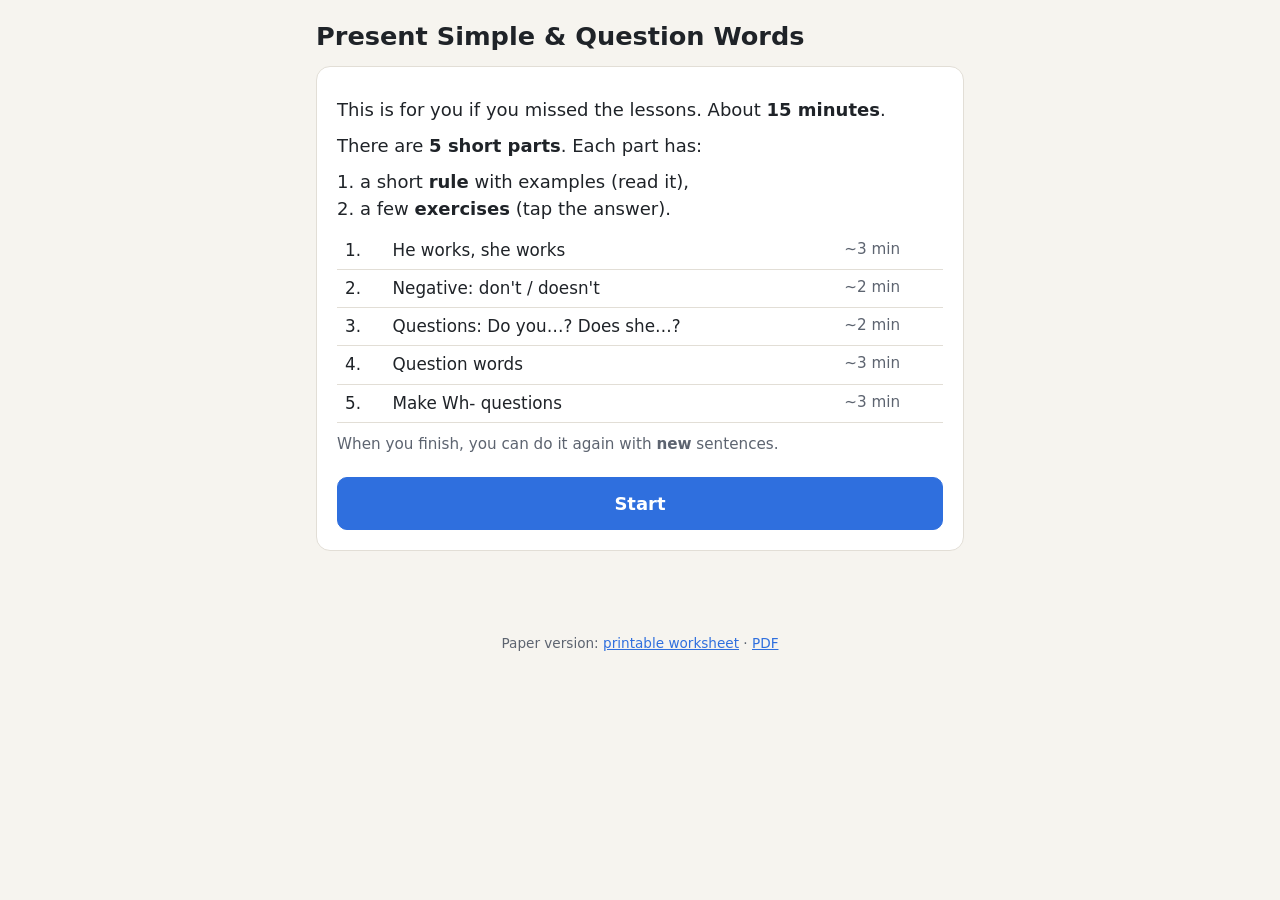
==== self-study/present-simple/index.html @ 811d3850 "Self-study: Present Simple and Wh- questions (web page, printable sheet, PDF) Co-Authored-By: Claude" ====
<!DOCTYPE html>
<html lang="en">
<head>
<meta charset="utf-8">
<meta name="viewport" content="width=device-width, initial-scale=1">
<title>Present Simple Practice</title>
<style>
:root{
  --bg:#f6f4ef; --card:#ffffff; --ink:#1f2328; --soft:#5d6470; --line:#e2ded6;
  --accent:#2f6fde; --ok:#1f8a4c; --okbg:#e5f5ea; --bad:#c23b32; --badbg:#fbe9e7;
  --you:#2f6fde; --verb:#1f8a4c; --aux:#d26a00; --wh:#8a3ec2; --chip:#eef2fb;
}
@media (prefers-color-scheme: dark){
  :root:not([data-theme="light"]){
    --bg:#16181c; --card:#20242a; --ink:#ecedef; --soft:#a3a9b3; --line:#343941;
    --accent:#6c9cff; --ok:#4fc77f; --okbg:#173525; --bad:#ff7a70; --badbg:#3c1f1d;
    --you:#7aa7ff; --verb:#5ad08b; --aux:#ffa24a; --wh:#c58cf0; --chip:#2a3140;
  }
}
*{box-sizing:border-box}
html,body{margin:0}
body{background:var(--bg);color:var(--ink);font:18px/1.5 system-ui,-apple-system,"Segoe UI",Roboto,Arial,sans-serif}
main{max-width:680px;margin:0 auto;padding:16px 16px 48px}
h1{font-size:1.6rem;margin:.2em 0 .3em;line-height:1.2}
h2{font-size:1.3rem;margin:0 0 .5em;line-height:1.25}
p{margin:.5em 0}
.card{background:var(--card);border:1px solid var(--line);border-radius:14px;padding:20px;margin:14px 0}
.top{display:flex;align-items:center;gap:12px;font-size:.85rem;color:var(--soft)}
.bar{flex:1;height:8px;background:var(--line);border-radius:8px;overflow:hidden}
.bar i{display:block;height:100%;width:0;background:var(--accent);transition:width .3s}
.tag{display:inline-block;font-size:.8rem;font-weight:600;color:var(--accent);text-transform:uppercase;letter-spacing:.04em}
button{font:inherit;cursor:pointer;border-radius:10px;border:1px solid var(--line);background:var(--card);color:var(--ink);padding:12px 16px}
button.main{background:var(--accent);border-color:var(--accent);color:#fff;font-weight:600;width:100%;margin-top:14px}
button.link{border:none;background:none;color:var(--accent);padding:6px 0;text-decoration:underline}
button:disabled{opacity:.5;cursor:default}
.opts{display:grid;gap:10px;margin-top:14px}
.opts button{text-align:left;font-size:1.05rem}
.opts button.ok{background:var(--okbg);border-color:var(--ok);color:var(--ink)}
.opts button.bad{background:var(--badbg);border-color:var(--bad);color:var(--ink)}
.q{font-size:1.25rem;font-weight:500}
.blank{display:inline-block;min-width:70px;border-bottom:2px solid var(--soft);text-align:center;padding:0 4px}
.blank.filled{border-color:var(--ok);color:var(--ok);font-weight:600}
.fb{margin-top:14px;padding:12px 14px;border-radius:10px;font-size:1rem}
.fb.ok{background:var(--okbg);border-left:4px solid var(--ok)}
.fb.bad{background:var(--badbg);border-left:4px solid var(--bad)}
.rule{border-collapse:collapse;width:100%;margin:10px 0;font-size:1.05rem}
.rule td{padding:6px 8px;border-bottom:1px solid var(--line);vertical-align:top}
.ex{background:var(--chip);border-radius:10px;padding:10px 14px;margin:10px 0}
.ex div{margin:2px 0}
.y{color:var(--you);font-weight:600}.v{color:var(--verb);font-weight:600}.a{color:var(--aux);font-weight:700}.w{color:var(--wh);font-weight:700}
.no{color:var(--bad);text-decoration:line-through}
.note{font-size:.95rem;color:var(--soft)}
.formula{display:flex;flex-wrap:wrap;gap:6px;align-items:center;margin:10px 0;font-weight:600}
.formula span{padding:6px 10px;border-radius:8px;background:var(--chip)}
.chips{display:flex;flex-wrap:wrap;gap:8px;margin-top:12px;min-height:52px}
.chips button{padding:10px 14px;background:var(--chip);border-color:transparent;font-weight:500}
.answer{min-height:56px;border:2px dashed var(--line);border-radius:10px;padding:8px;display:flex;flex-wrap:wrap;gap:8px;align-items:center;margin-top:12px}
.answer button{padding:10px 14px;background:var(--card)}
.answer .ph{color:var(--soft);font-size:.95rem;padding:0 6px}
.rulebox{margin-top:12px;border-top:1px solid var(--line);padding-top:8px;font-size:.95rem}
.score{font-size:2.6rem;font-weight:700;margin:.1em 0}
.res td{padding:6px 4px;border-bottom:1px solid var(--line)}
.res{width:100%;border-collapse:collapse}
.mist{font-size:.95rem;margin:6px 0;padding:8px 10px;background:var(--badbg);border-radius:8px}
.row{display:flex;gap:10px;flex-wrap:wrap}
.row button{flex:1;min-width:200px}
footer{font-size:.85rem;color:var(--soft);text-align:center;margin-top:20px}
footer a{color:var(--accent)}
</style>
</head>
<body>
<main id="app"></main>
<footer>Paper version: <a href="print.html">printable worksheet</a> · <a href="worksheet.pdf">PDF</a></footer>

<script>
/* ---------- helpers ---------- */
function shuffle(a){a=a.slice();for(let i=a.length-1;i>0;i--){const j=Math.floor(Math.random()*(i+1));[a[i],a[j]]=[a[j],a[i]];}return a;}
function el(html){const d=document.createElement('div');d.innerHTML=html.trim();return d.firstChild;}
function esc(s){return String(s).replace(/[&<>"]/g,c=>({'&':'&amp;','<':'&lt;','>':'&gt;','"':'&quot;'}[c]));}
// multiple choice item: first option in list = correct
function mc(q,opts,tip){return {t:'mc',q,opts,a:opts[0],tip};}
function ord(words,tip){return {t:'order',words,a:words.join(' ')+'?',tip};}

/* ---------- content ---------- */
const PARTS=[
{
 id:'pos', title:'He works, she works', min:3,
 rule:`
  <p>We use the Present Simple for things that are <b>always true</b> and for <b>habits</b> (every day, on Mondays, usually).</p>
  <table class="rule">
   <tr><td><span class="y">I / you / we / they</span></td><td><span class="v">work</span></td></tr>
   <tr><td><span class="y">he / she / it</span></td><td><span class="v">work<u>s</u></span> &nbsp;← add <b>-s</b></td></tr>
  </table>
  <div class="ex">
   <div><span class="y">I</span> <span class="v">live</span> in a flat.</div>
   <div><span class="y">My brother</span> <span class="v">lives</span> in a house.</div>
  </div>
  <p><b>Spelling with he / she / it:</b></p>
  <table class="rule">
   <tr><td>watch, wash, go, do</td><td>→ watch<b>es</b>, wash<b>es</b>, go<b>es</b>, do<b>es</b></td></tr>
   <tr><td>study, cry</td><td>→ stud<b>ies</b>, cr<b>ies</b></td></tr>
   <tr><td>play, say</td><td>→ play<b>s</b>, say<b>s</b></td></tr>
   <tr><td>have</td><td>→ <b>has</b> (special!)</td></tr>
  </table>`,
 ruleShort:`<span class="y">I / you / we / they</span> <span class="v">work</span> · <span class="y">he / she / it</span> <span class="v">works</span> · go→goes, watch→watches, study→studies, have→has`,
 n:6,
 pool:[
  mc('My brother ___ in a hospital.',['works','work'],'my brother = he → add -s'),
  mc('I ___ coffee every morning.',['drink','drinks'],'I → no -s'),
  mc('We ___ in a small flat.',['live','lives'],'we → no -s'),
  mc('Anna ___ TV in the evening.',['watches','watchs','watch'],'Anna = she. watch → watches'),
  mc('Tom ___ football on Sundays.',['plays','plaies','play'],'Tom = he. play → plays'),
  mc('My mother ___ dinner at 7.',['cooks','cook'],'my mother = she → add -s'),
  mc('They ___ English at school.',['study','studies'],'they → no -s'),
  mc('The baby ___ a lot.',['cries','crys','cry'],'the baby = it. cry → cries'),
  mc('He ___ two children.',['has','haves','have'],'he → has (not haves)'),
  mc('You ___ very fast.',['speak','speaks'],'you → no -s'),
  mc('My dad ___ to work at 8.',['goes','gos','go'],'my dad = he. go → goes'),
  mc('The shop ___ at 9 o\'clock.',['opens','open'],'the shop = it → add -s'),
  mc('She ___ her car every Sunday.',['washes','washs','wash'],'she. wash → washes'),
  mc('My friends ___ in London.',['live','lives'],'my friends = they → no -s'),
  mc('It ___ a lot in November.',['rains','rain'],'it → add -s'),
  mc('Sara ___ the bus to work.',['takes','take'],'Sara = she → add -s'),
  mc('I ___ up at 6:30.',['get','gets'],'I → no -s'),
  mc('My cat ___ fish.',['likes','like'],'my cat = it → add -s'),
  mc('He ___ his homework after dinner.',['does','dos','do'],'he. do → does'),
  mc('Ali and I ___ tea.',['drink','drinks'],'Ali and I = we → no -s'),
  mc('My son ___ at university.',['studies','studys','study'],'my son = he. study → studies'),
  mc('She ___ a big dog.',['has','have'],'she → has'),
 ]
},
{
 id:'neg', title:'Negative: don\'t / doesn\'t', min:2,
 rule:`
  <table class="rule">
   <tr><td><span class="y">I / you / we / they</span></td><td><span class="a">don't</span> + <span class="v">verb</span></td></tr>
   <tr><td><span class="y">he / she / it</span></td><td><span class="a">doesn't</span> + <span class="v">verb</span></td></tr>
  </table>
  <div class="ex">
   <div><span class="y">I</span> <span class="a">don't</span> <span class="v">eat</span> meat.</div>
   <div><span class="y">She</span> <span class="a">doesn't</span> <span class="v">eat</span> meat.</div>
  </div>
  <p><b>Important:</b> after <span class="a">doesn't</span> the verb has <b>no -s</b>. The -s goes into <span class="a">does</span>.</p>
  <div class="ex"><div>✔ She doesn't <b>work</b>.</div><div>✘ <span class="no">She doesn't works.</span></div></div>
  <p class="note">don't = do not · doesn't = does not</p>`,
 ruleShort:`<span class="y">I / you / we / they</span> <span class="a">don't</span> <span class="v">work</span> · <span class="y">he / she / it</span> <span class="a">doesn't</span> <span class="v">work</span> (no -s!)`,
 n:5,
 pool:[
  mc('I ___ eat meat.',['don\'t','doesn\'t'],'I → don\'t'),
  mc('My sister ___ drink coffee.',['doesn\'t','don\'t'],'my sister = she → doesn\'t'),
  mc('We ___ work on Sundays.',['don\'t','doesn\'t'],'we → don\'t'),
  mc('He ___ have a car.',['doesn\'t','don\'t'],'he → doesn\'t'),
  mc('They ___ live here.',['don\'t','doesn\'t'],'they → don\'t'),
  mc('The bus ___ stop here.',['doesn\'t','don\'t'],'the bus = it → doesn\'t'),
  mc('You ___ understand me.',['don\'t','doesn\'t'],'you → don\'t'),
  mc('My boss ___ speak French.',['doesn\'t','don\'t'],'my boss = he / she → doesn\'t'),
  mc('It ___ snow in Dubai.',['doesn\'t','don\'t'],'it → doesn\'t'),
  mc('My children ___ like vegetables.',['don\'t','doesn\'t'],'my children = they → don\'t'),
  mc('Choose the correct sentence.',['She doesn\'t work on Monday.','She doesn\'t works on Monday.','She don\'t work on Monday.'],'she → doesn\'t + verb (no -s)'),
  mc('Choose the correct sentence.',['I don\'t like rain.','I doesn\'t like rain.','I not like rain.'],'I → don\'t + verb'),
  mc('Choose the correct sentence.',['He doesn\'t play tennis.','He doesn\'t plays tennis.','He not plays tennis.'],'he → doesn\'t + verb (no -s)'),
  mc('Choose the correct sentence.',['We don\'t have a dog.','We doesn\'t have a dog.','We don\'t has a dog.'],'we → don\'t + have'),
  mc('Choose the correct sentence.',['My dad doesn\'t watch TV.','My dad don\'t watch TV.','My dad doesn\'t watches TV.'],'my dad = he → doesn\'t + verb (no -s)'),
  mc('Choose the correct sentence.',['They don\'t go to the gym.','They doesn\'t go to the gym.','They don\'t goes to the gym.'],'they → don\'t + verb'),
  mc('Choose the correct sentence.',['Maria doesn\'t eat breakfast.','Maria doesn\'t eats breakfast.','Maria not eat breakfast.'],'Maria = she → doesn\'t + verb (no -s)'),
 ]
},
{
 id:'yn', title:'Questions: Do you…? Does she…?', min:2,
 rule:`
  <div class="formula"><span class="a">Do / Does</span>+<span class="y">person</span>+<span class="v">verb</span>…?</div>
  <div class="ex">
   <div><span class="a">Do</span> <span class="y">you</span> <span class="v">like</span> tea? — Yes, I <b>do</b>. / No, I <b>don't</b>.</div>
   <div><span class="a">Does</span> <span class="y">she</span> <span class="v">like</span> tea? — Yes, she <b>does</b>. / No, she <b>doesn't</b>.</div>
  </div>
  <p><span class="a">Do</span> → I / you / we / they · <span class="a">Does</span> → he / she / it</p>
  <p>Again: after <span class="a">Does</span> the verb has <b>no -s</b>.</p>
  <div class="ex"><div>✔ Does he <b>live</b> here?</div><div>✘ <span class="no">Does he lives here?</span></div></div>`,
 ruleShort:`<span class="a">Do</span> you / we / they <span class="v">work</span>? · <span class="a">Does</span> he / she / it <span class="v">work</span>? · Yes, I do. / No, she doesn't.`,
 n:5,
 pool:[
  mc('___ you live near here?',['Do','Does'],'you → Do'),
  mc('___ your wife work?',['Does','Do'],'your wife = she → Does'),
  mc('___ they speak English?',['Do','Does'],'they → Do'),
  mc('___ it rain a lot here?',['Does','Do'],'it → Does'),
  mc('___ Peter have a car?',['Does','Do'],'Peter = he → Does'),
  mc('___ we need a ticket?',['Do','Does'],'we → Do'),
  mc('___ your children go to school?',['Do','Does'],'your children = they → Do'),
  mc('___ she drink coffee?',['Does','Do'],'she → Does'),
  mc('Do you like tea? — Yes, I ___.',['do','does','like'],'Do you…? → Yes, I do.'),
  mc('Does he play football? — No, he ___.',['doesn\'t','don\'t','isn\'t'],'Does he…? → No, he doesn\'t.'),
  mc('Do they live in Rome? — Yes, they ___.',['do','does','are'],'Do they…? → Yes, they do.'),
  mc('Does your mum cook? — Yes, she ___.',['does','do','cooks'],'Does she…? → Yes, she does.'),
  mc('Do you work at night? — No, I ___.',['don\'t','doesn\'t','not'],'Do you…? → No, I don\'t.'),
  mc('Does the shop open on Sunday? — No, it ___.',['doesn\'t','don\'t','isn\'t'],'Does it…? → No, it doesn\'t.'),
  mc('Choose the correct question.',['Does she like pizza?','Does she likes pizza?','Do she like pizza?'],'she → Does + verb (no -s)'),
  mc('Choose the correct question.',['Do you speak Spanish?','Does you speak Spanish?','You speak Spanish do?'],'you → Do + you + verb'),
  mc('Choose the correct question.',['Does he live here?','Does he lives here?','Do he live here?'],'he → Does + verb (no -s)'),
  mc('Choose the correct question.',['Do they have a car?','Does they have a car?','Do they has a car?'],'they → Do + have'),
 ]
},
{
 id:'wh', title:'Question words', min:3,
 rule:`
  <table class="rule">
   <tr><td class="w">What?</td><td>a thing — <i>What do you eat?</i> — Rice.</td></tr>
   <tr><td class="w">Where?</td><td>a place — <i>Where do you work?</i> — In a bank.</td></tr>
   <tr><td class="w">When?</td><td>a time / day — <i>When do you study?</i> — On Tuesdays.</td></tr>
   <tr><td class="w">What time?</td><td>clock time — <i>What time do you get up?</i> — At 7.</td></tr>
   <tr><td class="w">Who?</td><td>a person — <i>Who do you live with?</i> — My sister.</td></tr>
   <tr><td class="w">Why?</td><td>a reason — <i>Why do you learn English?</i> — Because…</td></tr>
   <tr><td class="w">How?</td><td>the way — <i>How do you go to work?</i> — By bus.</td></tr>
   <tr><td class="w">How many?</td><td>a number — <i>How many children do you have?</i> — Two.</td></tr>
   <tr><td class="w">How old?</td><td>age — <i>How old is your son?</i> — He's 8.</td></tr>
  </table>
  <p class="note">Tip: look at the answer first. A place? → Where. A person? → Who.</p>`,
 ruleShort:`What = thing · Where = place · When = time/day · What time = clock · Who = person · Why = reason · How = way · How many = number · How old = age`,
 n:6,
 pool:[
  mc('___ do you live? — In a small town.',['Where','What','Who'],'a place → Where'),
  mc('___ do you get up? — At 7 o\'clock.',['What time','Where','Who'],'clock time → What time'),
  mc('___ is your name? — Maria.',['What','Who','Where'],'What is your name?'),
  mc('___ is that man? — My teacher.',['Who','What','Where'],'a person → Who'),
  mc('___ old are you? — 35.',['How','What','When'],'age → How old'),
  mc('___ do you learn English? — Because I need it for my job.',['Why','How','What'],'because… → Why'),
  mc('___ do you go to work? — By bus.',['How','Where','Why'],'the way → How'),
  mc('___ do you have for breakfast? — Eggs and bread.',['What','Who','How'],'a thing → What'),
  mc('___ children do you have? — Two.',['How many','How old','What'],'a number → How many'),
  mc('___ is your birthday? — In May.',['When','Where','Who'],'a time → When'),
  mc('___ does she work? — In a hotel.',['Where','When','Who'],'a place → Where'),
  mc('___ do you live with? — My husband.',['Who','What','Where'],'a person → Who'),
  mc('___ does the film start? — At 8:30.',['What time','Where','How many'],'clock time → What time'),
  mc('___ does he do? — He\'s a driver.',['What','Who','How'],'job → What does he do?'),
  mc('___ do you visit your parents? — On Sundays.',['When','Where','Why'],'a day → When'),
  mc('___ languages do you speak? — Three.',['How many','How old','Who'],'a number → How many'),
  mc('___ does your son go to school? — On foot.',['How','Where','What'],'the way → How'),
  mc('___ do you like this café? — Because the coffee is good.',['Why','Where','How'],'because… → Why'),
 ]
},
{
 id:'order', title:'Make Wh- questions', min:3,
 rule:`
  <div class="formula"><span class="w">Question word</span>+<span class="a">do / does</span>+<span class="y">person</span>+<span class="v">verb</span>…?</div>
  <div class="ex">
   <div><span class="w">Where</span> <span class="a">do</span> <span class="y">you</span> <span class="v">live</span>?</div>
   <div><span class="w">What</span> <span class="a">does</span> <span class="y">your sister</span> <span class="v">do</span>?</div>
   <div><span class="w">What time</span> <span class="a">do</span> <span class="y">they</span> <span class="v">have</span> lunch?</div>
  </div>
  <p>It is the same as Yes/No questions — just put the question word at the start.</p>
  <div class="ex"><div>Do you live here? → <span class="w">Where</span> do you live?</div></div>
  <p class="note">In the exercises, tap the words in the correct order.</p>`,
 ruleShort:`<span class="w">Where</span> <span class="a">do</span> <span class="y">you</span> <span class="v">live</span>? · <span class="w">What</span> <span class="a">does</span> <span class="y">she</span> <span class="v">do</span>?`,
 n:4,
 pool:[
  ord(['Where','do','you','work'],'Where + do + you + work'),
  ord(['What','does','she','do'],'What + does + she + do'),
  ord(['When','do','they','eat','dinner'],'When + do + they + eat'),
  ord(['What time','does','the film','start'],'What time + does + the film + start'),
  ord(['Why','do','you','like','London'],'Why + do + you + like'),
  ord(['How','does','he','go','to work'],'How + does + he + go'),
  ord(['Who','do','you','live','with'],'Who + do + you + live + with'),
  ord(['Where','does','your sister','live'],'Where + does + your sister + live'),
  ord(['What','do','you','do','at the weekend'],'What + do + you + do'),
  ord(['How many','languages','do','you','speak'],'How many languages + do + you + speak'),
  ord(['What','does','your husband','cook'],'What + does + your husband + cook'),
  ord(['When','does','the shop','open'],'When + does + the shop + open'),
  ord(['What time','do','you','get up'],'What time + do + you + get up'),
  ord(['Where','do','your parents','live'],'Where + do + your parents + live'),
 ]
}
];

/* ---------- no-repeat picking (remembers across rounds) ---------- */
let used={};
try{used=JSON.parse(localStorage.getItem('ps-used')||'{}')||{};}catch(e){used={};}
function saveUsed(){try{localStorage.setItem('ps-used',JSON.stringify(used));}catch(e){}}
function pick(part){
  const all=part.pool.map((_,i)=>i);
  let seen=(used[part.id]||[]).filter(i=>i<part.pool.length);
  let fresh=all.filter(i=>!seen.includes(i));
  let chosen;
  if(fresh.length>=part.n){chosen=shuffle(fresh).slice(0,part.n);used[part.id]=seen.concat(chosen);}
  else{ // pool used up: take what is left, then fill with older ones
    chosen=shuffle(fresh).concat(shuffle(seen.slice(0,seen.length-part.n))).slice(0,part.n);
    used[part.id]=chosen.slice();
  }
  return chosen.map(i=>part.pool[i]);
}

/* ---------- state ---------- */
const app=document.getElementById('app');
let S; // {round, showRules, steps, i, results}

function newRound(showRules){
  const round=S?S.round+1:1;
  const steps=[];
  PARTS.forEach((p,pi)=>{
    if(showRules) steps.push({k:'rule',p:pi});
    pick(p).forEach(item=>steps.push({k:'q',p:pi,item}));
  });
  saveUsed();
  S={round,showRules,steps,i:0,results:PARTS.map(()=>({ok:0,n:0,miss:[]}))};
  render();
}

function progress(){
  const pct=Math.round(S.i/S.steps.length*100);
  const p=PARTS[S.steps[S.i].p];
  return `<div class="top"><span>Part ${S.steps[S.i].p+1} of ${PARTS.length}</span><div class="bar"><i style="width:${pct}%"></i></div><span>${pct}%</span></div>`;
}

function render(){
  window.scrollTo(0,0);
  if(!S) return renderStart();
  if(S.i>=S.steps.length) return renderEnd();
  const st=S.steps[S.i];
  if(st.k==='rule') return renderRule(st);
  if(st.item.t==='mc') return renderMC(st);
  return renderOrder(st);
}

function renderStart(){
  app.innerHTML=`
  <h1>Present Simple &amp; Question Words</h1>
  <div class="card">
    <p>This is for you if you missed the lessons. About <b>15 minutes</b>.</p>
    <p>There are <b>5 short parts</b>. Each part has:</p>
    <p>1. a short <b>rule</b> with examples (read it),<br>2. a few <b>exercises</b> (tap the answer).</p>
    <table class="rule">${PARTS.map((p,i)=>`<tr><td>${i+1}.</td><td>${p.title}</td><td class="note">~${p.min} min</td></tr>`).join('')}</table>
    <p class="note">When you finish, you can do it again with <b>new</b> sentences.</p>
    <button class="main" id="go">Start</button>
  </div>`;
  document.getElementById('go').onclick=()=>newRound(true);
}

function renderRule(st){
  const p=PARTS[st.p];
  app.innerHTML=`${progress()}
  <div class="card">
    <span class="tag">Part ${st.p+1} · Rule</span>
    <h2>${p.title}</h2>
    ${p.rule}
    <button class="main" id="next">I understand → Exercises</button>
  </div>`;
  document.getElementById('next').onclick=next;
}

function head(st){
  const p=PARTS[st.p];
  const qs=S.steps.filter(s=>s.k==='q'&&s.p===st.p);
  const n=qs.indexOf(st)+1;
  return `<span class="tag">Part ${st.p+1} · ${esc(p.title)} · ${n}/${qs.length}</span>`;
}
function ruleToggle(st){
  return `<button class="link" id="rt">Show the rule</button><div class="rulebox" id="rb" hidden>${PARTS[st.p].ruleShort}</div>`;
}
function wireRuleToggle(){
  const b=document.getElementById('rt'),box=document.getElementById('rb');
  b.onclick=()=>{box.hidden=!box.hidden;b.textContent=box.hidden?'Show the rule':'Hide the rule';};
}

function renderMC(st){
  const it=st.item;
  const hasBlank=it.q.includes('___');
  const qHtml=esc(it.q).replace('___','<span class="blank" id="blank">&nbsp;</span>');
  app.innerHTML=`${progress()}
  <div class="card">
    ${head(st)}
    <p class="q">${qHtml}</p>
    <div class="opts">${shuffle(it.opts).map(o=>`<button data-o="${esc(o)}">${esc(o)}</button>`).join('')}</div>
    <div id="fb"></div>
    ${ruleToggle(st)}
  </div>`;
  wireRuleToggle();
  app.querySelectorAll('.opts button').forEach(b=>b.onclick=()=>{
    const choice=b.dataset.o, ok=choice===it.a;
    app.querySelectorAll('.opts button').forEach(x=>{x.disabled=true;if(x.dataset.o===it.a)x.classList.add('ok');});
    if(!ok)b.classList.add('bad');
    if(hasBlank){const bl=document.getElementById('blank');bl.textContent=it.a;bl.classList.add('filled');}
    record(st,ok,ok?'':it.q.replace('___','['+choice+']')+' → '+it.q.replace('___',it.a));
    feedback(ok,it);
  });
}

function renderOrder(st){
  const it=st.item;
  let bank=shuffle(it.words.map((w,i)=>({w,i})));
  // make sure the start order isn't already correct
  if(bank.map(x=>x.w).join(' ')===it.words.join(' ')) bank.push(bank.shift());
  const picked=[];
  app.innerHTML=`${progress()}
  <div class="card">
    ${head(st)}
    <p class="q">Tap the words to make a question.</p>
    <div class="answer" id="ans"></div>
    <div class="chips" id="bank"></div>
    <button class="main" id="check" disabled>Check</button>
    <div id="fb"></div>
    ${ruleToggle(st)}
  </div>`;
  wireRuleToggle();
  const ans=document.getElementById('ans'),bk=document.getElementById('bank'),ck=document.getElementById('check');
  let locked=false;
  function draw(){
    ans.innerHTML=picked.length?'':'<span class="ph">Your question…</span>';
    picked.forEach((x,k)=>{const b=el(`<button>${esc(x.w)}</button>`);b.onclick=()=>{if(locked)return;picked.splice(k,1);bank.push(x);draw();};ans.appendChild(b);});
    if(picked.length) ans.appendChild(el('<span><b>?</b></span>'));
    bk.innerHTML='';
    bank.forEach((x,k)=>{const b=el(`<button>${esc(x.w)}</button>`);b.onclick=()=>{if(locked)return;bank.splice(k,1);picked.push(x);draw();};bk.appendChild(b);});
    ck.disabled=bank.length>0||locked;
  }
  draw();
  ck.onclick=()=>{
    locked=true;ck.disabled=true;ck.hidden=true;
    const mine=picked.map(x=>x.w).join(' ')+'?';
    const ok=mine===it.a;
    record(st,ok,ok?'':mine+' → '+it.a);
    feedback(ok,it);
  };
}

function record(st,ok,miss){
  const r=S.results[st.p];r.n++;if(ok)r.ok++;else r.miss.push(miss);
}

function feedback(ok,it){
  const fb=document.getElementById('fb');
  const last=S.i===S.steps.length-1;
  fb.innerHTML=`<div class="fb ${ok?'ok':'bad'}">${ok?'<b>Correct!</b>':'<b>Not quite.</b> Answer: <b>'+esc(it.a)+'</b>'}<br><span class="note">${esc(it.tip)}</span></div>
  <button class="main" id="next">${last?'See my result':'Next →'}</button>`;
  const n=document.getElementById('next');n.onclick=next;n.focus();
}

function next(){S.i++;render();}

function renderEnd(){
  const tot=S.results.reduce((a,r)=>a+r.ok,0), n=S.results.reduce((a,r)=>a+r.n,0);
  const pct=Math.round(tot/n*100);
  const msg=pct>=90?'Excellent! You know this well.':pct>=70?'Good work! Look at your mistakes below, then try again with new sentences.':'Good start. Read the rules again and try a new round — practice helps.';
  const weak=S.results.map((r,i)=>({r,i})).filter(x=>x.r.ok<x.r.n);
  app.innerHTML=`
  <h1>Finished! Round ${S.round}</h1>
  <div class="card">
    <div class="score">${tot} / ${n}</div>
    <p>${msg}</p>
    <table class="res">${S.results.map((r,i)=>`<tr><td>${i+1}. ${PARTS[i].title}</td><td style="text-align:right"><b>${r.ok}/${r.n}</b> ${r.ok===r.n?'✔':''}</td></tr>`).join('')}</table>
  </div>
  ${weak.length?`<div class="card"><h2>My mistakes</h2>${weak.map(x=>`<p class="tag">${x.i+1}. ${PARTS[x.i].title}</p>${x.r.miss.map(m=>`<div class="mist">${esc(m)}</div>`).join('')}<p class="note">Rule: ${PARTS[x.i].ruleShort}</p>`).join('')}</div>`:''}
  <div class="card">
    <h2>Do it again?</h2>
    <p>Every new round has <b>new sentences</b>.</p>
    <div class="row">
      <button class="main" id="again">New exercises only</button>
      <button class="main" id="againR" style="background:var(--card);color:var(--accent)">New exercises + rules</button>
    </div>
  </div>`;
  document.getElementById('again').onclick=()=>newRound(false);
  document.getElementById('againR').onclick=()=>newRound(true);
}

render();
</script>
</body>
</html>
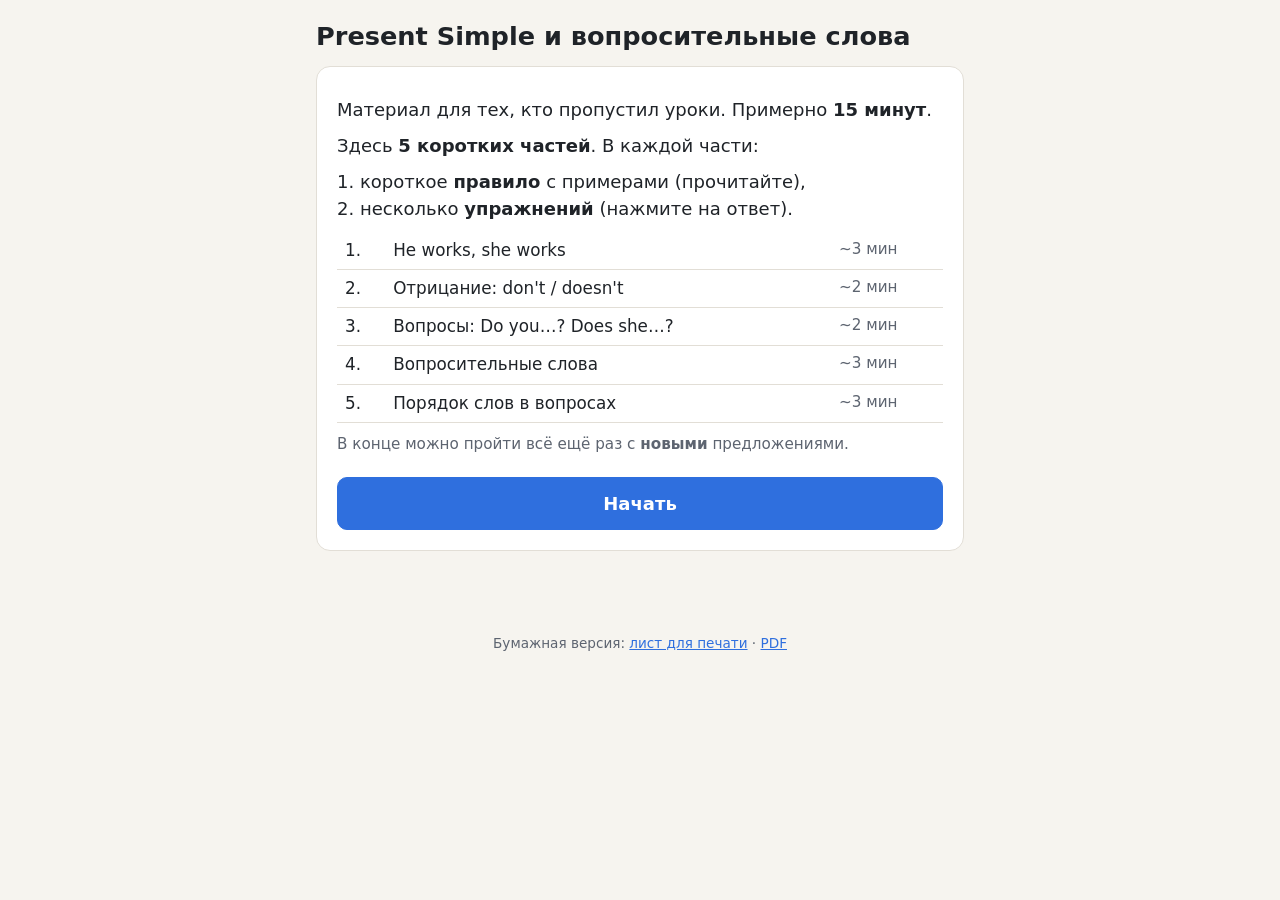
==== commit beadef38: "Self-study: Russian explanations and interface Co-Authored-By: Claude Opus 5.5 <noreply@anthropic.co" ====
--- a/self-study/present-simple/index.html
+++ b/self-study/present-simple/index.html
@@ -1,9 +1,9 @@
 <!DOCTYPE html>
-<html lang="en">
+<html lang="ru">
 <head>
 <meta charset="utf-8">
 <meta name="viewport" content="width=device-width, initial-scale=1">
-<title>Present Simple Practice</title>
+<title>Present Simple: самоподготовка</title>
 <style>
 :root{
   --bg:#f6f4ef; --card:#ffffff; --ink:#1f2328; --soft:#5d6470; --line:#e2ded6;
@@ -70,7 +70,7 @@
 </head>
 <body>
 <main id="app"></main>
-<footer>Paper version: <a href="print.html">printable worksheet</a> · <a href="worksheet.pdf">PDF</a></footer>
+<footer>Бумажная версия: <a href="print.html">лист для печати</a> · <a href="worksheet.pdf">PDF</a></footer>
 
 <script>
 /* ---------- helpers ---------- */
@@ -82,68 +82,71 @@
 function ord(words,tip){return {t:'order',words,a:words.join(' ')+'?',tip};}
 
 /* ---------- content ---------- */
+const CHOOSE_S='Выберите правильное предложение.';
+const CHOOSE_Q='Выберите правильный вопрос.';
 const PARTS=[
 {
  id:'pos', title:'He works, she works', min:3,
  rule:`
-  <p>We use the Present Simple for things that are <b>always true</b> and for <b>habits</b> (every day, on Mondays, usually).</p>
+  <p>Present Simple — это настоящее время для того, что <b>всегда правда</b>, и для <b>привычек</b> (every day — каждый день, on Mondays — по понедельникам, usually — обычно).</p>
   <table class="rule">
    <tr><td><span class="y">I / you / we / they</span></td><td><span class="v">work</span></td></tr>
-   <tr><td><span class="y">he / she / it</span></td><td><span class="v">work<u>s</u></span> &nbsp;← add <b>-s</b></td></tr>
+   <tr><td><span class="y">he / she / it</span></td><td><span class="v">work<u>s</u></span> &nbsp;← добавляем <b>-s</b></td></tr>
   </table>
   <div class="ex">
-   <div><span class="y">I</span> <span class="v">live</span> in a flat.</div>
-   <div><span class="y">My brother</span> <span class="v">lives</span> in a house.</div>
+   <div><span class="y">I</span> <span class="v">live</span> in a flat. <span class="note">— Я живу в квартире.</span></div>
+   <div><span class="y">My brother</span> <span class="v">lives</span> in a house. <span class="note">— Мой брат живёт в доме.</span></div>
   </div>
-  <p><b>Spelling with he / she / it:</b></p>
+  <p class="note">My brother = he, my mother = she, the shop = it, my friends = they.</p>
+  <p><b>Как пишется с he / she / it:</b></p>
   <table class="rule">
    <tr><td>watch, wash, go, do</td><td>→ watch<b>es</b>, wash<b>es</b>, go<b>es</b>, do<b>es</b></td></tr>
    <tr><td>study, cry</td><td>→ stud<b>ies</b>, cr<b>ies</b></td></tr>
    <tr><td>play, say</td><td>→ play<b>s</b>, say<b>s</b></td></tr>
-   <tr><td>have</td><td>→ <b>has</b> (special!)</td></tr>
+   <tr><td>have</td><td>→ <b>has</b> (исключение!)</td></tr>
   </table>`,
  ruleShort:`<span class="y">I / you / we / they</span> <span class="v">work</span> · <span class="y">he / she / it</span> <span class="v">works</span> · go→goes, watch→watches, study→studies, have→has`,
  n:6,
  pool:[
-  mc('My brother ___ in a hospital.',['works','work'],'my brother = he → add -s'),
-  mc('I ___ coffee every morning.',['drink','drinks'],'I → no -s'),
-  mc('We ___ in a small flat.',['live','lives'],'we → no -s'),
+  mc('My brother ___ in a hospital.',['works','work'],'my brother = he → добавляем -s'),
+  mc('I ___ coffee every morning.',['drink','drinks'],'I → без -s'),
+  mc('We ___ in a small flat.',['live','lives'],'we → без -s'),
   mc('Anna ___ TV in the evening.',['watches','watchs','watch'],'Anna = she. watch → watches'),
   mc('Tom ___ football on Sundays.',['plays','plaies','play'],'Tom = he. play → plays'),
-  mc('My mother ___ dinner at 7.',['cooks','cook'],'my mother = she → add -s'),
-  mc('They ___ English at school.',['study','studies'],'they → no -s'),
+  mc('My mother ___ dinner at 7.',['cooks','cook'],'my mother = she → добавляем -s'),
+  mc('They ___ English at school.',['study','studies'],'they → без -s'),
   mc('The baby ___ a lot.',['cries','crys','cry'],'the baby = it. cry → cries'),
-  mc('He ___ two children.',['has','haves','have'],'he → has (not haves)'),
-  mc('You ___ very fast.',['speak','speaks'],'you → no -s'),
+  mc('He ___ two children.',['has','haves','have'],'he → has (не haves)'),
+  mc('You ___ very fast.',['speak','speaks'],'you → без -s'),
   mc('My dad ___ to work at 8.',['goes','gos','go'],'my dad = he. go → goes'),
-  mc('The shop ___ at 9 o\'clock.',['opens','open'],'the shop = it → add -s'),
+  mc('The shop ___ at 9 o\'clock.',['opens','open'],'the shop = it → добавляем -s'),
   mc('She ___ her car every Sunday.',['washes','washs','wash'],'she. wash → washes'),
-  mc('My friends ___ in London.',['live','lives'],'my friends = they → no -s'),
-  mc('It ___ a lot in November.',['rains','rain'],'it → add -s'),
-  mc('Sara ___ the bus to work.',['takes','take'],'Sara = she → add -s'),
-  mc('I ___ up at 6:30.',['get','gets'],'I → no -s'),
-  mc('My cat ___ fish.',['likes','like'],'my cat = it → add -s'),
+  mc('My friends ___ in London.',['live','lives'],'my friends = they → без -s'),
+  mc('It ___ a lot in November.',['rains','rain'],'it → добавляем -s'),
+  mc('Sara ___ the bus to work.',['takes','take'],'Sara = she → добавляем -s'),
+  mc('I ___ up at 6:30.',['get','gets'],'I → без -s'),
+  mc('My cat ___ fish.',['likes','like'],'my cat = it → добавляем -s'),
   mc('He ___ his homework after dinner.',['does','dos','do'],'he. do → does'),
-  mc('Ali and I ___ tea.',['drink','drinks'],'Ali and I = we → no -s'),
+  mc('Ali and I ___ tea.',['drink','drinks'],'Ali and I = we → без -s'),
   mc('My son ___ at university.',['studies','studys','study'],'my son = he. study → studies'),
   mc('She ___ a big dog.',['has','have'],'she → has'),
  ]
 },
 {
- id:'neg', title:'Negative: don\'t / doesn\'t', min:2,
+ id:'neg', title:'Отрицание: don\'t / doesn\'t', min:2,
  rule:`
   <table class="rule">
-   <tr><td><span class="y">I / you / we / they</span></td><td><span class="a">don't</span> + <span class="v">verb</span></td></tr>
-   <tr><td><span class="y">he / she / it</span></td><td><span class="a">doesn't</span> + <span class="v">verb</span></td></tr>
+   <tr><td><span class="y">I / you / we / they</span></td><td><span class="a">don't</span> + <span class="v">глагол</span></td></tr>
+   <tr><td><span class="y">he / she / it</span></td><td><span class="a">doesn't</span> + <span class="v">глагол</span></td></tr>
   </table>
   <div class="ex">
-   <div><span class="y">I</span> <span class="a">don't</span> <span class="v">eat</span> meat.</div>
-   <div><span class="y">She</span> <span class="a">doesn't</span> <span class="v">eat</span> meat.</div>
+   <div><span class="y">I</span> <span class="a">don't</span> <span class="v">eat</span> meat. <span class="note">— Я не ем мясо.</span></div>
+   <div><span class="y">She</span> <span class="a">doesn't</span> <span class="v">eat</span> meat. <span class="note">— Она не ест мясо.</span></div>
   </div>
-  <p><b>Important:</b> after <span class="a">doesn't</span> the verb has <b>no -s</b>. The -s goes into <span class="a">does</span>.</p>
+  <p><b>Важно:</b> после <span class="a">doesn't</span> у глагола <b>нет -s</b>. Окончание -s уже «ушло» в <span class="a">does</span>.</p>
   <div class="ex"><div>✔ She doesn't <b>work</b>.</div><div>✘ <span class="no">She doesn't works.</span></div></div>
   <p class="note">don't = do not · doesn't = does not</p>`,
- ruleShort:`<span class="y">I / you / we / they</span> <span class="a">don't</span> <span class="v">work</span> · <span class="y">he / she / it</span> <span class="a">doesn't</span> <span class="v">work</span> (no -s!)`,
+ ruleShort:`<span class="y">I / you / we / they</span> <span class="a">don't</span> <span class="v">work</span> · <span class="y">he / she / it</span> <span class="a">doesn't</span> <span class="v">work</span> (без -s!)`,
  n:5,
  pool:[
   mc('I ___ eat meat.',['don\'t','doesn\'t'],'I → don\'t'),
@@ -156,25 +159,26 @@
   mc('My boss ___ speak French.',['doesn\'t','don\'t'],'my boss = he / she → doesn\'t'),
   mc('It ___ snow in Dubai.',['doesn\'t','don\'t'],'it → doesn\'t'),
   mc('My children ___ like vegetables.',['don\'t','doesn\'t'],'my children = they → don\'t'),
-  mc('Choose the correct sentence.',['She doesn\'t work on Monday.','She doesn\'t works on Monday.','She don\'t work on Monday.'],'she → doesn\'t + verb (no -s)'),
-  mc('Choose the correct sentence.',['I don\'t like rain.','I doesn\'t like rain.','I not like rain.'],'I → don\'t + verb'),
-  mc('Choose the correct sentence.',['He doesn\'t play tennis.','He doesn\'t plays tennis.','He not plays tennis.'],'he → doesn\'t + verb (no -s)'),
-  mc('Choose the correct sentence.',['We don\'t have a dog.','We doesn\'t have a dog.','We don\'t has a dog.'],'we → don\'t + have'),
-  mc('Choose the correct sentence.',['My dad doesn\'t watch TV.','My dad don\'t watch TV.','My dad doesn\'t watches TV.'],'my dad = he → doesn\'t + verb (no -s)'),
-  mc('Choose the correct sentence.',['They don\'t go to the gym.','They doesn\'t go to the gym.','They don\'t goes to the gym.'],'they → don\'t + verb'),
-  mc('Choose the correct sentence.',['Maria doesn\'t eat breakfast.','Maria doesn\'t eats breakfast.','Maria not eat breakfast.'],'Maria = she → doesn\'t + verb (no -s)'),
+  mc(CHOOSE_S,['She doesn\'t work on Monday.','She doesn\'t works on Monday.','She don\'t work on Monday.'],'she → doesn\'t + глагол без -s'),
+  mc(CHOOSE_S,['I don\'t like rain.','I doesn\'t like rain.','I not like rain.'],'I → don\'t + глагол'),
+  mc(CHOOSE_S,['He doesn\'t play tennis.','He doesn\'t plays tennis.','He not plays tennis.'],'he → doesn\'t + глагол без -s'),
+  mc(CHOOSE_S,['We don\'t have a dog.','We doesn\'t have a dog.','We don\'t has a dog.'],'we → don\'t + have'),
+  mc(CHOOSE_S,['My dad doesn\'t watch TV.','My dad don\'t watch TV.','My dad doesn\'t watches TV.'],'my dad = he → doesn\'t + глагол без -s'),
+  mc(CHOOSE_S,['They don\'t go to the gym.','They doesn\'t go to the gym.','They don\'t goes to the gym.'],'they → don\'t + глагол'),
+  mc(CHOOSE_S,['Maria doesn\'t eat breakfast.','Maria doesn\'t eats breakfast.','Maria not eat breakfast.'],'Maria = she → doesn\'t + глагол без -s'),
  ]
 },
 {
- id:'yn', title:'Questions: Do you…? Does she…?', min:2,
+ id:'yn', title:'Вопросы: Do you…? Does she…?', min:2,
  rule:`
-  <div class="formula"><span class="a">Do / Does</span>+<span class="y">person</span>+<span class="v">verb</span>…?</div>
+  <div class="formula"><span class="a">Do / Does</span>+<span class="y">кто</span>+<span class="v">глагол</span>…?</div>
   <div class="ex">
    <div><span class="a">Do</span> <span class="y">you</span> <span class="v">like</span> tea? — Yes, I <b>do</b>. / No, I <b>don't</b>.</div>
    <div><span class="a">Does</span> <span class="y">she</span> <span class="v">like</span> tea? — Yes, she <b>does</b>. / No, she <b>doesn't</b>.</div>
   </div>
   <p><span class="a">Do</span> → I / you / we / they · <span class="a">Does</span> → he / she / it</p>
-  <p>Again: after <span class="a">Does</span> the verb has <b>no -s</b>.</p>
+  <p>Краткий ответ: Yes / No + кто + do / does / don't / doesn't. Глагол не повторяем.</p>
+  <p>И снова: после <span class="a">Does</span> у глагола <b>нет -s</b>.</p>
   <div class="ex"><div>✔ Does he <b>live</b> here?</div><div>✘ <span class="no">Does he lives here?</span></div></div>`,
  ruleShort:`<span class="a">Do</span> you / we / they <span class="v">work</span>? · <span class="a">Does</span> he / she / it <span class="v">work</span>? · Yes, I do. / No, she doesn't.`,
  n:5,
@@ -193,62 +197,62 @@
   mc('Does your mum cook? — Yes, she ___.',['does','do','cooks'],'Does she…? → Yes, she does.'),
   mc('Do you work at night? — No, I ___.',['don\'t','doesn\'t','not'],'Do you…? → No, I don\'t.'),
   mc('Does the shop open on Sunday? — No, it ___.',['doesn\'t','don\'t','isn\'t'],'Does it…? → No, it doesn\'t.'),
-  mc('Choose the correct question.',['Does she like pizza?','Does she likes pizza?','Do she like pizza?'],'she → Does + verb (no -s)'),
-  mc('Choose the correct question.',['Do you speak Spanish?','Does you speak Spanish?','You speak Spanish do?'],'you → Do + you + verb'),
-  mc('Choose the correct question.',['Does he live here?','Does he lives here?','Do he live here?'],'he → Does + verb (no -s)'),
-  mc('Choose the correct question.',['Do they have a car?','Does they have a car?','Do they has a car?'],'they → Do + have'),
+  mc(CHOOSE_Q,['Does she like pizza?','Does she likes pizza?','Do she like pizza?'],'she → Does + глагол без -s'),
+  mc(CHOOSE_Q,['Do you speak Spanish?','Does you speak Spanish?','You speak Spanish do?'],'you → Do + you + глагол'),
+  mc(CHOOSE_Q,['Does he live here?','Does he lives here?','Do he live here?'],'he → Does + глагол без -s'),
+  mc(CHOOSE_Q,['Do they have a car?','Does they have a car?','Do they has a car?'],'they → Do + have'),
  ]
 },
 {
- id:'wh', title:'Question words', min:3,
+ id:'wh', title:'Вопросительные слова', min:3,
  rule:`
   <table class="rule">
-   <tr><td class="w">What?</td><td>a thing — <i>What do you eat?</i> — Rice.</td></tr>
-   <tr><td class="w">Where?</td><td>a place — <i>Where do you work?</i> — In a bank.</td></tr>
-   <tr><td class="w">When?</td><td>a time / day — <i>When do you study?</i> — On Tuesdays.</td></tr>
-   <tr><td class="w">What time?</td><td>clock time — <i>What time do you get up?</i> — At 7.</td></tr>
-   <tr><td class="w">Who?</td><td>a person — <i>Who do you live with?</i> — My sister.</td></tr>
-   <tr><td class="w">Why?</td><td>a reason — <i>Why do you learn English?</i> — Because…</td></tr>
-   <tr><td class="w">How?</td><td>the way — <i>How do you go to work?</i> — By bus.</td></tr>
-   <tr><td class="w">How many?</td><td>a number — <i>How many children do you have?</i> — Two.</td></tr>
-   <tr><td class="w">How old?</td><td>age — <i>How old is your son?</i> — He's 8.</td></tr>
+   <tr><td class="w">What?</td><td>что? какой? — <i>What do you eat?</i> — Rice.</td></tr>
+   <tr><td class="w">Where?</td><td>где? куда? — <i>Where do you work?</i> — In a bank.</td></tr>
+   <tr><td class="w">When?</td><td>когда? — <i>When do you study?</i> — On Tuesdays.</td></tr>
+   <tr><td class="w">What time?</td><td>во сколько? — <i>What time do you get up?</i> — At 7.</td></tr>
+   <tr><td class="w">Who?</td><td>кто? с кем? — <i>Who do you live with?</i> — My sister.</td></tr>
+   <tr><td class="w">Why?</td><td>почему? — <i>Why do you learn English?</i> — Because…</td></tr>
+   <tr><td class="w">How?</td><td>как? — <i>How do you go to work?</i> — By bus.</td></tr>
+   <tr><td class="w">How many?</td><td>сколько? — <i>How many children do you have?</i> — Two.</td></tr>
+   <tr><td class="w">How old?</td><td>сколько лет? — <i>How old is your son?</i> — He's 8.</td></tr>
   </table>
-  <p class="note">Tip: look at the answer first. A place? → Where. A person? → Who.</p>`,
- ruleShort:`What = thing · Where = place · When = time/day · What time = clock · Who = person · Why = reason · How = way · How many = number · How old = age`,
+  <p class="note">Подсказка: сначала посмотрите на ответ. Место? → Where. Человек? → Who. Число? → How many.</p>`,
+ ruleShort:`What = что · Where = где · When = когда · What time = во сколько · Who = кто · Why = почему · How = как · How many = сколько · How old = сколько лет`,
  n:6,
  pool:[
-  mc('___ do you live? — In a small town.',['Where','What','Who'],'a place → Where'),
-  mc('___ do you get up? — At 7 o\'clock.',['What time','Where','Who'],'clock time → What time'),
-  mc('___ is your name? — Maria.',['What','Who','Where'],'What is your name?'),
-  mc('___ is that man? — My teacher.',['Who','What','Where'],'a person → Who'),
-  mc('___ old are you? — 35.',['How','What','When'],'age → How old'),
-  mc('___ do you learn English? — Because I need it for my job.',['Why','How','What'],'because… → Why'),
-  mc('___ do you go to work? — By bus.',['How','Where','Why'],'the way → How'),
-  mc('___ do you have for breakfast? — Eggs and bread.',['What','Who','How'],'a thing → What'),
-  mc('___ children do you have? — Two.',['How many','How old','What'],'a number → How many'),
-  mc('___ is your birthday? — In May.',['When','Where','Who'],'a time → When'),
-  mc('___ does she work? — In a hotel.',['Where','When','Who'],'a place → Where'),
-  mc('___ do you live with? — My husband.',['Who','What','Where'],'a person → Who'),
-  mc('___ does the film start? — At 8:30.',['What time','Where','How many'],'clock time → What time'),
-  mc('___ does he do? — He\'s a driver.',['What','Who','How'],'job → What does he do?'),
-  mc('___ do you visit your parents? — On Sundays.',['When','Where','Why'],'a day → When'),
-  mc('___ languages do you speak? — Three.',['How many','How old','Who'],'a number → How many'),
-  mc('___ does your son go to school? — On foot.',['How','Where','What'],'the way → How'),
-  mc('___ do you like this café? — Because the coffee is good.',['Why','Where','How'],'because… → Why'),
+  mc('___ do you live? — In a small town.',['Where','What','Who'],'место → Where'),
+  mc('___ do you get up? — At 7 o\'clock.',['What time','Where','Who'],'время на часах → What time'),
+  mc('___ is your name? — Maria.',['What','Who','Where'],'What is your name? — Как вас зовут?'),
+  mc('___ is that man? — My teacher.',['Who','What','Where'],'человек → Who'),
+  mc('___ old are you? — 35.',['How','What','When'],'возраст → How old'),
+  mc('___ do you learn English? — Because I need it for my job.',['Why','How','What'],'because (потому что) → Why'),
+  mc('___ do you go to work? — By bus.',['How','Where','Why'],'способ → How'),
+  mc('___ do you have for breakfast? — Eggs and bread.',['What','Who','How'],'предмет, вещь → What'),
+  mc('___ children do you have? — Two.',['How many','How old','What'],'число → How many'),
+  mc('___ is your birthday? — In May.',['When','Where','Who'],'время → When'),
+  mc('___ does she work? — In a hotel.',['Where','When','Who'],'место → Where'),
+  mc('___ do you live with? — My husband.',['Who','What','Where'],'человек → Who'),
+  mc('___ does the film start? — At 8:30.',['What time','Where','How many'],'время на часах → What time'),
+  mc('___ does he do? — He\'s a driver.',['What','Who','How'],'профессия → What does he do?'),
+  mc('___ do you visit your parents? — On Sundays.',['When','Where','Why'],'день → When'),
+  mc('___ languages do you speak? — Three.',['How many','How old','Who'],'число → How many'),
+  mc('___ does your son go to school? — On foot.',['How','Where','What'],'способ → How'),
+  mc('___ do you like this café? — Because the coffee is good.',['Why','Where','How'],'because (потому что) → Why'),
  ]
 },
 {
- id:'order', title:'Make Wh- questions', min:3,
+ id:'order', title:'Порядок слов в вопросах', min:3,
  rule:`
-  <div class="formula"><span class="w">Question word</span>+<span class="a">do / does</span>+<span class="y">person</span>+<span class="v">verb</span>…?</div>
+  <div class="formula"><span class="w">вопр. слово</span>+<span class="a">do / does</span>+<span class="y">кто</span>+<span class="v">глагол</span>…?</div>
   <div class="ex">
-   <div><span class="w">Where</span> <span class="a">do</span> <span class="y">you</span> <span class="v">live</span>?</div>
-   <div><span class="w">What</span> <span class="a">does</span> <span class="y">your sister</span> <span class="v">do</span>?</div>
-   <div><span class="w">What time</span> <span class="a">do</span> <span class="y">they</span> <span class="v">have</span> lunch?</div>
+   <div><span class="w">Where</span> <span class="a">do</span> <span class="y">you</span> <span class="v">live</span>? <span class="note">— Где вы живёте?</span></div>
+   <div><span class="w">What</span> <span class="a">does</span> <span class="y">your sister</span> <span class="v">do</span>? <span class="note">— Кем работает ваша сестра?</span></div>
+   <div><span class="w">What time</span> <span class="a">do</span> <span class="y">they</span> <span class="v">have</span> lunch? <span class="note">— Во сколько они обедают?</span></div>
   </div>
-  <p>It is the same as Yes/No questions — just put the question word at the start.</p>
+  <p>Это тот же вопрос с Do / Does — просто ставим вопросительное слово в начало.</p>
   <div class="ex"><div>Do you live here? → <span class="w">Where</span> do you live?</div></div>
-  <p class="note">In the exercises, tap the words in the correct order.</p>`,
+  <p class="note">В упражнениях нажимайте на слова в правильном порядке.</p>`,
  ruleShort:`<span class="w">Where</span> <span class="a">do</span> <span class="y">you</span> <span class="v">live</span>? · <span class="w">What</span> <span class="a">does</span> <span class="y">she</span> <span class="v">do</span>?`,
  n:4,
  pool:[
@@ -306,7 +310,7 @@
 function progress(){
   const pct=Math.round(S.i/S.steps.length*100);
   const p=PARTS[S.steps[S.i].p];
-  return `<div class="top"><span>Part ${S.steps[S.i].p+1} of ${PARTS.length}</span><div class="bar"><i style="width:${pct}%"></i></div><span>${pct}%</span></div>`;
+  return `<div class="top"><span>Часть ${S.steps[S.i].p+1} из ${PARTS.length}</span><div class="bar"><i style="width:${pct}%"></i></div><span>${pct}%</span></div>`;
 }
 
 function render(){
@@ -321,14 +325,14 @@
 
 function renderStart(){
   app.innerHTML=`
-  <h1>Present Simple &amp; Question Words</h1>
-  <div class="card">
-    <p>This is for you if you missed the lessons. About <b>15 minutes</b>.</p>
-    <p>There are <b>5 short parts</b>. Each part has:</p>
-    <p>1. a short <b>rule</b> with examples (read it),<br>2. a few <b>exercises</b> (tap the answer).</p>
-    <table class="rule">${PARTS.map((p,i)=>`<tr><td>${i+1}.</td><td>${p.title}</td><td class="note">~${p.min} min</td></tr>`).join('')}</table>
-    <p class="note">When you finish, you can do it again with <b>new</b> sentences.</p>
-    <button class="main" id="go">Start</button>
+  <h1>Present Simple и вопросительные слова</h1>
+  <div class="card">
+    <p>Материал для тех, кто пропустил уроки. Примерно <b>15 минут</b>.</p>
+    <p>Здесь <b>5 коротких частей</b>. В каждой части:</p>
+    <p>1. короткое <b>правило</b> с примерами (прочитайте),<br>2. несколько <b>упражнений</b> (нажмите на ответ).</p>
+    <table class="rule">${PARTS.map((p,i)=>`<tr><td>${i+1}.</td><td>${p.title}</td><td class="note">~${p.min} мин</td></tr>`).join('')}</table>
+    <p class="note">В конце можно пройти всё ещё раз с <b>новыми</b> предложениями.</p>
+    <button class="main" id="go">Начать</button>
   </div>`;
   document.getElementById('go').onclick=()=>newRound(true);
 }
@@ -337,10 +341,10 @@
   const p=PARTS[st.p];
   app.innerHTML=`${progress()}
   <div class="card">
-    <span class="tag">Part ${st.p+1} · Rule</span>
+    <span class="tag">Часть ${st.p+1} · Правило</span>
     <h2>${p.title}</h2>
     ${p.rule}
-    <button class="main" id="next">I understand → Exercises</button>
+    <button class="main" id="next">Понятно → к упражнениям</button>
   </div>`;
   document.getElementById('next').onclick=next;
 }
@@ -349,14 +353,14 @@
   const p=PARTS[st.p];
   const qs=S.steps.filter(s=>s.k==='q'&&s.p===st.p);
   const n=qs.indexOf(st)+1;
-  return `<span class="tag">Part ${st.p+1} · ${esc(p.title)} · ${n}/${qs.length}</span>`;
+  return `<span class="tag">Часть ${st.p+1} · ${esc(p.title)} · ${n}/${qs.length}</span>`;
 }
 function ruleToggle(st){
-  return `<button class="link" id="rt">Show the rule</button><div class="rulebox" id="rb" hidden>${PARTS[st.p].ruleShort}</div>`;
+  return `<button class="link" id="rt">Показать правило</button><div class="rulebox" id="rb" hidden>${PARTS[st.p].ruleShort}</div>`;
 }
 function wireRuleToggle(){
   const b=document.getElementById('rt'),box=document.getElementById('rb');
-  b.onclick=()=>{box.hidden=!box.hidden;b.textContent=box.hidden?'Show the rule':'Hide the rule';};
+  b.onclick=()=>{box.hidden=!box.hidden;b.textContent=box.hidden?'Показать правило':'Скрыть правило';};
 }
 
 function renderMC(st){
@@ -377,7 +381,7 @@
     app.querySelectorAll('.opts button').forEach(x=>{x.disabled=true;if(x.dataset.o===it.a)x.classList.add('ok');});
     if(!ok)b.classList.add('bad');
     if(hasBlank){const bl=document.getElementById('blank');bl.textContent=it.a;bl.classList.add('filled');}
-    record(st,ok,ok?'':it.q.replace('___','['+choice+']')+' → '+it.q.replace('___',it.a));
+    record(st,ok,ok?'':hasBlank?it.q.replace('___','['+choice+']')+' → '+it.q.replace('___',it.a):choice+' → '+it.a);
     feedback(ok,it);
   });
 }
@@ -391,10 +395,10 @@
   app.innerHTML=`${progress()}
   <div class="card">
     ${head(st)}
-    <p class="q">Tap the words to make a question.</p>
+    <p class="q">Нажимайте на слова, чтобы составить вопрос.</p>
     <div class="answer" id="ans"></div>
     <div class="chips" id="bank"></div>
-    <button class="main" id="check" disabled>Check</button>
+    <button class="main" id="check" disabled>Проверить</button>
     <div id="fb"></div>
     ${ruleToggle(st)}
   </div>`;
@@ -402,7 +406,7 @@
   const ans=document.getElementById('ans'),bk=document.getElementById('bank'),ck=document.getElementById('check');
   let locked=false;
   function draw(){
-    ans.innerHTML=picked.length?'':'<span class="ph">Your question…</span>';
+    ans.innerHTML=picked.length?'':'<span class="ph">Ваш вопрос…</span>';
     picked.forEach((x,k)=>{const b=el(`<button>${esc(x.w)}</button>`);b.onclick=()=>{if(locked)return;picked.splice(k,1);bank.push(x);draw();};ans.appendChild(b);});
     if(picked.length) ans.appendChild(el('<span><b>?</b></span>'));
     bk.innerHTML='';
@@ -426,8 +430,8 @@
 function feedback(ok,it){
   const fb=document.getElementById('fb');
   const last=S.i===S.steps.length-1;
-  fb.innerHTML=`<div class="fb ${ok?'ok':'bad'}">${ok?'<b>Correct!</b>':'<b>Not quite.</b> Answer: <b>'+esc(it.a)+'</b>'}<br><span class="note">${esc(it.tip)}</span></div>
-  <button class="main" id="next">${last?'See my result':'Next →'}</button>`;
+  fb.innerHTML=`<div class="fb ${ok?'ok':'bad'}">${ok?'<b>Верно!</b>':'<b>Не совсем.</b> Правильный ответ: <b>'+esc(it.a)+'</b>'}<br><span class="note">${esc(it.tip)}</span></div>
+  <button class="main" id="next">${last?'Мой результат':'Дальше →'}</button>`;
   const n=document.getElementById('next');n.onclick=next;n.focus();
 }
 
@@ -436,22 +440,22 @@
 function renderEnd(){
   const tot=S.results.reduce((a,r)=>a+r.ok,0), n=S.results.reduce((a,r)=>a+r.n,0);
   const pct=Math.round(tot/n*100);
-  const msg=pct>=90?'Excellent! You know this well.':pct>=70?'Good work! Look at your mistakes below, then try again with new sentences.':'Good start. Read the rules again and try a new round — practice helps.';
+  const msg=pct>=90?'Отлично! Вы хорошо знаете эту тему.':pct>=70?'Хорошо! Посмотрите на ошибки ниже и пройдите ещё раз с новыми предложениями.':'Хорошее начало. Прочитайте правила ещё раз и пройдите новый раунд — практика помогает.';
   const weak=S.results.map((r,i)=>({r,i})).filter(x=>x.r.ok<x.r.n);
   app.innerHTML=`
-  <h1>Finished! Round ${S.round}</h1>
+  <h1>Готово! Раунд ${S.round}</h1>
   <div class="card">
     <div class="score">${tot} / ${n}</div>
     <p>${msg}</p>
     <table class="res">${S.results.map((r,i)=>`<tr><td>${i+1}. ${PARTS[i].title}</td><td style="text-align:right"><b>${r.ok}/${r.n}</b> ${r.ok===r.n?'✔':''}</td></tr>`).join('')}</table>
   </div>
-  ${weak.length?`<div class="card"><h2>My mistakes</h2>${weak.map(x=>`<p class="tag">${x.i+1}. ${PARTS[x.i].title}</p>${x.r.miss.map(m=>`<div class="mist">${esc(m)}</div>`).join('')}<p class="note">Rule: ${PARTS[x.i].ruleShort}</p>`).join('')}</div>`:''}
-  <div class="card">
-    <h2>Do it again?</h2>
-    <p>Every new round has <b>new sentences</b>.</p>
+  ${weak.length?`<div class="card"><h2>Мои ошибки</h2>${weak.map(x=>`<p class="tag">${x.i+1}. ${PARTS[x.i].title}</p>${x.r.miss.map(m=>`<div class="mist">${esc(m)}</div>`).join('')}<p class="note">Правило: ${PARTS[x.i].ruleShort}</p>`).join('')}</div>`:''}
+  <div class="card">
+    <h2>Ещё раз?</h2>
+    <p>В каждом новом раунде — <b>новые предложения</b>.</p>
     <div class="row">
-      <button class="main" id="again">New exercises only</button>
-      <button class="main" id="againR" style="background:var(--card);color:var(--accent)">New exercises + rules</button>
+      <button class="main" id="again">Только новые упражнения</button>
+      <button class="main" id="againR" style="background:var(--card);color:var(--accent)">Новые упражнения + правила</button>
     </div>
   </div>`;
   document.getElementById('again').onclick=()=>newRound(false);
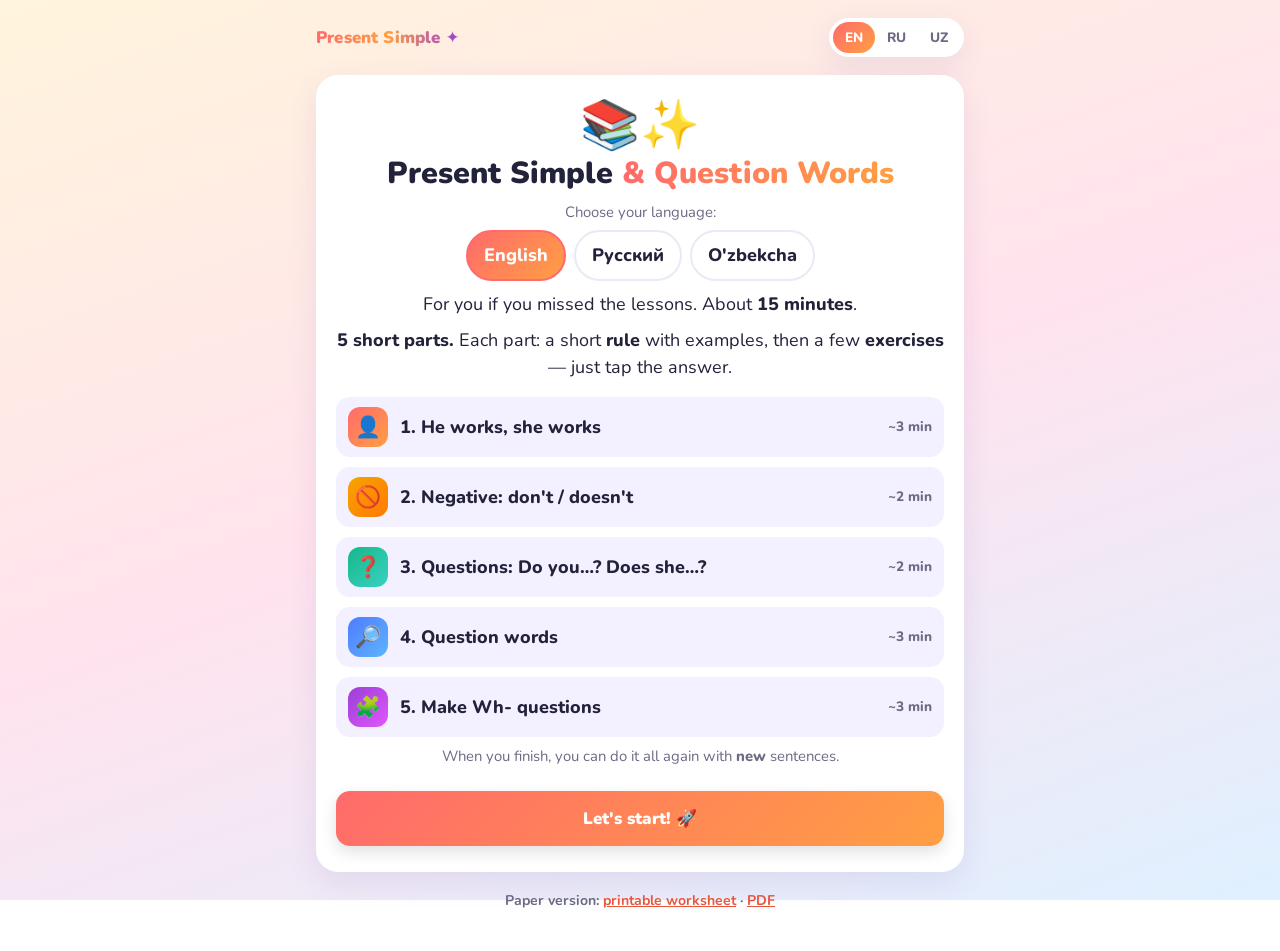
==== commit 3bf52872: "Self-study page: EN/RU/UZ language switch and brighter design Co-Authored-By: Claude Opus 5.5 <norep" ====
--- a/self-study/present-simple/index.html
+++ b/self-study/present-simple/index.html
@@ -1,93 +1,228 @@
 <!DOCTYPE html>
-<html lang="ru">
+<html lang="en">
 <head>
 <meta charset="utf-8">
 <meta name="viewport" content="width=device-width, initial-scale=1">
-<title>Present Simple: самоподготовка</title>
+<title>Present Simple Practice</title>
+<link rel="preconnect" href="https://fonts.googleapis.com">
+<link rel="preconnect" href="https://fonts.gstatic.com" crossorigin>
+<link href="https://fonts.googleapis.com/css2?family=Nunito:wght@500;700;800;900&display=swap" rel="stylesheet">
 <style>
 :root{
-  --bg:#f6f4ef; --card:#ffffff; --ink:#1f2328; --soft:#5d6470; --line:#e2ded6;
-  --accent:#2f6fde; --ok:#1f8a4c; --okbg:#e5f5ea; --bad:#c23b32; --badbg:#fbe9e7;
-  --you:#2f6fde; --verb:#1f8a4c; --aux:#d26a00; --wh:#8a3ec2; --chip:#eef2fb;
+  --bg1:#fff4dc; --bg2:#ffe3ee; --bg3:#dff0ff;
+  --card:#ffffff; --ink:#22223b; --soft:#6b6b85; --line:#ece8f4; --chip:#f3f0ff;
+  --ok:#14a35a; --okbg:#e3f8ec; --bad:#e2463c; --badbg:#ffecea;
+  --you:#2f6fde; --verb:#14a35a; --aux:#f07a00; --wh:#9b3fd6;
+  --shadow:0 10px 30px rgba(90,60,170,.10);
+  --pc:#ff6b6b; --pc2:#ff9f43;
 }
 @media (prefers-color-scheme: dark){
   :root:not([data-theme="light"]){
-    --bg:#16181c; --card:#20242a; --ink:#ecedef; --soft:#a3a9b3; --line:#343941;
-    --accent:#6c9cff; --ok:#4fc77f; --okbg:#173525; --bad:#ff7a70; --badbg:#3c1f1d;
-    --you:#7aa7ff; --verb:#5ad08b; --aux:#ffa24a; --wh:#c58cf0; --chip:#2a3140;
+    --bg1:#1a1730; --bg2:#22183a; --bg3:#13243a;
+    --card:#232241; --ink:#f1f0fa; --soft:#b0aecb; --line:#36345a; --chip:#2e2c55;
+    --ok:#4fd88d; --okbg:#173a2a; --bad:#ff7b72; --badbg:#41201f;
+    --you:#7fa8ff; --verb:#4fd88d; --aux:#ffad5c; --wh:#cf8cff;
+    --shadow:0 10px 30px rgba(0,0,0,.35);
   }
+}
+:root[data-theme="dark"]{
+  --bg1:#1a1730; --bg2:#22183a; --bg3:#13243a;
+  --card:#232241; --ink:#f1f0fa; --soft:#b0aecb; --line:#36345a; --chip:#2e2c55;
+  --ok:#4fd88d; --okbg:#173a2a; --bad:#ff7b72; --badbg:#41201f;
+  --you:#7fa8ff; --verb:#4fd88d; --aux:#ffad5c; --wh:#cf8cff;
+  --shadow:0 10px 30px rgba(0,0,0,.35);
 }
 *{box-sizing:border-box}
 html,body{margin:0}
-body{background:var(--bg);color:var(--ink);font:18px/1.5 system-ui,-apple-system,"Segoe UI",Roboto,Arial,sans-serif}
-main{max-width:680px;margin:0 auto;padding:16px 16px 48px}
-h1{font-size:1.6rem;margin:.2em 0 .3em;line-height:1.2}
-h2{font-size:1.3rem;margin:0 0 .5em;line-height:1.25}
+body{min-height:100vh;color:var(--ink);font:18px/1.5 "Nunito",system-ui,-apple-system,"Segoe UI",Roboto,Arial,sans-serif;
+  background:var(--bg1);background:linear-gradient(160deg,var(--bg1) 0%,var(--bg2) 50%,var(--bg3) 100%) fixed}
+main{max-width:680px;margin:0 auto;padding:12px 16px 40px}
+h1{font-size:1.7rem;margin:.2em 0 .3em;line-height:1.2;font-weight:900}
+h2{font-size:1.35rem;margin:.1em 0 .5em;line-height:1.25;font-weight:900}
 p{margin:.5em 0}
-.card{background:var(--card);border:1px solid var(--line);border-radius:14px;padding:20px;margin:14px 0}
-.top{display:flex;align-items:center;gap:12px;font-size:.85rem;color:var(--soft)}
-.bar{flex:1;height:8px;background:var(--line);border-radius:8px;overflow:hidden}
-.bar i{display:block;height:100%;width:0;background:var(--accent);transition:width .3s}
-.tag{display:inline-block;font-size:.8rem;font-weight:600;color:var(--accent);text-transform:uppercase;letter-spacing:.04em}
-button{font:inherit;cursor:pointer;border-radius:10px;border:1px solid var(--line);background:var(--card);color:var(--ink);padding:12px 16px}
-button.main{background:var(--accent);border-color:var(--accent);color:#fff;font-weight:600;width:100%;margin-top:14px}
-button.link{border:none;background:none;color:var(--accent);padding:6px 0;text-decoration:underline}
-button:disabled{opacity:.5;cursor:default}
-.opts{display:grid;gap:10px;margin-top:14px}
-.opts button{text-align:left;font-size:1.05rem}
-.opts button.ok{background:var(--okbg);border-color:var(--ok);color:var(--ink)}
-.opts button.bad{background:var(--badbg);border-color:var(--bad);color:var(--ink)}
-.q{font-size:1.25rem;font-weight:500}
-.blank{display:inline-block;min-width:70px;border-bottom:2px solid var(--soft);text-align:center;padding:0 4px}
-.blank.filled{border-color:var(--ok);color:var(--ok);font-weight:600}
-.fb{margin-top:14px;padding:12px 14px;border-radius:10px;font-size:1rem}
-.fb.ok{background:var(--okbg);border-left:4px solid var(--ok)}
-.fb.bad{background:var(--badbg);border-left:4px solid var(--bad)}
-.rule{border-collapse:collapse;width:100%;margin:10px 0;font-size:1.05rem}
-.rule td{padding:6px 8px;border-bottom:1px solid var(--line);vertical-align:top}
-.ex{background:var(--chip);border-radius:10px;padding:10px 14px;margin:10px 0}
-.ex div{margin:2px 0}
-.y{color:var(--you);font-weight:600}.v{color:var(--verb);font-weight:600}.a{color:var(--aux);font-weight:700}.w{color:var(--wh);font-weight:700}
+b{font-weight:800}
+
+.hdr{display:flex;align-items:center;justify-content:space-between;gap:10px;padding:6px 0 4px}
+.logo{font-weight:900;font-size:1.05rem;letter-spacing:.01em;background:linear-gradient(90deg,#ff6b6b,#ff9f43,#9b3fd6);-webkit-background-clip:text;background-clip:text;color:transparent}
+.langs{display:flex;background:var(--card);border-radius:999px;padding:4px;box-shadow:var(--shadow)}
+.langs button{border:none;background:none;color:var(--soft);font:800 .85rem "Nunito",sans-serif;padding:6px 12px;border-radius:999px;cursor:pointer}
+.langs button.on{background:linear-gradient(135deg,#ff6b6b,#ff9f43);color:#fff}
+
+.card{background:var(--card);border-radius:22px;padding:22px 20px;margin:14px 0;box-shadow:var(--shadow);position:relative;overflow:hidden}
+.card.part{border-top:6px solid var(--pc)}
+.top{display:flex;align-items:center;gap:12px;font-size:.85rem;font-weight:800;color:var(--soft);margin-top:6px}
+.bar{flex:1;height:12px;background:var(--card);border-radius:12px;overflow:hidden;box-shadow:inset 0 0 0 1px var(--line)}
+.bar i{display:block;height:100%;width:0;background:linear-gradient(90deg,#ff6b6b,#ff9f43,#ffd93d,#38d39f,#4d96ff,#9b3fd6);border-radius:12px;transition:width .4s}
+.tag{display:inline-flex;align-items:center;gap:6px;font-size:.78rem;font-weight:900;color:#fff;background:var(--pc);padding:4px 12px;border-radius:999px;text-transform:uppercase;letter-spacing:.04em}
+
+button{font:inherit;cursor:pointer;border-radius:14px;border:2px solid var(--line);background:var(--card);color:var(--ink);padding:12px 16px;transition:transform .12s,box-shadow .12s,border-color .12s}
+button.main{background:linear-gradient(135deg,var(--pc),var(--pc2));border:none;color:#fff;font-weight:900;width:100%;margin-top:16px;padding:15px 18px;font-size:1.05rem;box-shadow:0 6px 16px rgba(0,0,0,.12)}
+button.main:hover:not(:disabled){transform:translateY(-2px)}
+button.ghost{background:var(--card);color:var(--pc);border:2px solid var(--pc);box-shadow:none}
+button.link{border:none;background:none;color:var(--pc);padding:8px 0 0;text-decoration:underline;font-weight:800}
+button:disabled{opacity:.55;cursor:default}
+
+.opts{display:grid;gap:10px;margin-top:16px}
+.opts button{text-align:left;font-size:1.08rem;font-weight:700;padding:14px 16px}
+.opts button:hover:not(:disabled){border-color:var(--pc);transform:translateX(3px)}
+.opts button.ok{background:var(--okbg);border-color:var(--ok);opacity:1;animation:pop .35s}
+.opts button.bad{background:var(--badbg);border-color:var(--bad);opacity:1;animation:shake .35s}
+.opts button.ok::after{content:" ✔";color:var(--ok)}
+.opts button.bad::after{content:" ✘";color:var(--bad)}
+@keyframes pop{50%{transform:scale(1.04)}}
+@keyframes shake{25%{transform:translateX(-6px)}75%{transform:translateX(6px)}}
+
+.q{font-size:1.35rem;font-weight:800;margin-top:14px}
+.blank{display:inline-block;min-width:76px;border-bottom:3px solid var(--pc);text-align:center;padding:0 4px}
+.blank.filled{border-color:var(--ok);color:var(--ok)}
+.fb{margin-top:14px;padding:12px 14px;border-radius:14px;font-size:1rem}
+.fb.ok{background:var(--okbg)}
+.fb.bad{background:var(--badbg)}
+.fb .big{font-size:1.15rem;font-weight:900}
+
+.rule{border-collapse:collapse;width:100%;margin:10px 0;font-size:1.02rem}
+.rule td{padding:7px 8px;border-bottom:2px dashed var(--line);vertical-align:top}
+.rule td:first-child{white-space:nowrap}
+.ex{background:var(--chip);border-radius:14px;padding:12px 14px;margin:10px 0}
+.ex div{margin:3px 0}
+.y{color:var(--you);font-weight:800}.v{color:var(--verb);font-weight:800}.a{color:var(--aux);font-weight:900}.w{color:var(--wh);font-weight:900}
 .no{color:var(--bad);text-decoration:line-through}
-.note{font-size:.95rem;color:var(--soft)}
-.formula{display:flex;flex-wrap:wrap;gap:6px;align-items:center;margin:10px 0;font-weight:600}
-.formula span{padding:6px 10px;border-radius:8px;background:var(--chip)}
+.note{font-size:.93rem;color:var(--soft)}
+.formula{display:flex;flex-wrap:wrap;gap:6px;align-items:center;margin:12px 0;font-weight:800}
+.formula span{padding:7px 12px;border-radius:12px;background:var(--chip)}
+
 .chips{display:flex;flex-wrap:wrap;gap:8px;margin-top:12px;min-height:52px}
-.chips button{padding:10px 14px;background:var(--chip);border-color:transparent;font-weight:500}
-.answer{min-height:56px;border:2px dashed var(--line);border-radius:10px;padding:8px;display:flex;flex-wrap:wrap;gap:8px;align-items:center;margin-top:12px}
-.answer button{padding:10px 14px;background:var(--card)}
+.chips button{padding:10px 15px;background:var(--chip);border-color:transparent;font-weight:800}
+.chips button:hover{border-color:var(--pc)}
+.answer{min-height:60px;border:3px dashed var(--line);border-radius:16px;padding:8px;display:flex;flex-wrap:wrap;gap:8px;align-items:center;margin-top:14px}
+.answer button{padding:10px 15px;border-color:var(--pc);font-weight:800}
+.answer.ok{border-color:var(--ok);background:var(--okbg)}
+.answer.bad{border-color:var(--bad);background:var(--badbg)}
 .answer .ph{color:var(--soft);font-size:.95rem;padding:0 6px}
-.rulebox{margin-top:12px;border-top:1px solid var(--line);padding-top:8px;font-size:.95rem}
-.score{font-size:2.6rem;font-weight:700;margin:.1em 0}
-.res td{padding:6px 4px;border-bottom:1px solid var(--line)}
+.rulebox{margin-top:10px;background:var(--chip);border-radius:12px;padding:10px 12px;font-size:.95rem}
+
+.hero{text-align:center;padding:26px 20px}
+.hero .big{font-size:3rem;line-height:1}
+.hero h1{font-size:1.9rem}
+.hero h1 span{background:linear-gradient(90deg,#ff6b6b,#ff9f43);-webkit-background-clip:text;background-clip:text;color:transparent}
+.parts{display:grid;gap:10px;margin:16px 0 4px;text-align:left}
+.prow{display:flex;align-items:center;gap:12px;padding:10px 12px;border-radius:14px;background:var(--chip);font-weight:800}
+.prow .ic{width:40px;height:40px;flex:none;border-radius:12px;display:grid;place-items:center;font-size:1.3rem;color:#fff}
+.prow .t{flex:1}
+.prow .m{font-size:.85rem;color:var(--soft);white-space:nowrap}
+.pickl{display:flex;gap:8px;justify-content:center;flex-wrap:wrap;margin:6px 0 10px}
+.pickl button{font-weight:800;padding:10px 16px;border-radius:999px}
+.pickl button.on{border-color:#ff6b6b;background:linear-gradient(135deg,#ff6b6b,#ff9f43);color:#fff}
+
+.score{font-size:3.4rem;font-weight:900;margin:.05em 0;background:linear-gradient(90deg,#ff6b6b,#ff9f43,#9b3fd6);-webkit-background-clip:text;background-clip:text;color:transparent}
 .res{width:100%;border-collapse:collapse}
-.mist{font-size:.95rem;margin:6px 0;padding:8px 10px;background:var(--badbg);border-radius:8px}
+.res td{padding:8px 4px;border-bottom:2px dashed var(--line);font-weight:700}
+.dot{display:inline-block;width:12px;height:12px;border-radius:50%;margin-right:8px;vertical-align:middle}
+.mist{font-size:.95rem;margin:6px 0;padding:8px 12px;background:var(--badbg);border-radius:12px;font-weight:700}
 .row{display:flex;gap:10px;flex-wrap:wrap}
 .row button{flex:1;min-width:200px}
-footer{font-size:.85rem;color:var(--soft);text-align:center;margin-top:20px}
-footer a{color:var(--accent)}
+.confetti{position:absolute;inset:0;pointer-events:none;overflow:hidden}
+.confetti i{position:absolute;top:-12px;width:9px;height:14px;border-radius:2px;animation:fall 2.2s ease-in forwards}
+@keyframes fall{to{transform:translateY(420px) rotate(540deg);opacity:0}}
+footer{font-size:.88rem;color:var(--soft);text-align:center;margin-top:18px;font-weight:700}
+footer a{color:#e8573f}
+@media (prefers-reduced-motion: reduce){*{animation:none!important;transition:none!important}}
 </style>
 </head>
 <body>
-<main id="app"></main>
-<footer>Бумажная версия: <a href="print.html">лист для печати</a> · <a href="worksheet.pdf">PDF</a></footer>
+<main>
+  <div class="hdr"><span class="logo">Present Simple ✦</span><div class="langs" id="langs"></div></div>
+  <div id="app"></div>
+  <footer id="foot"></footer>
+</main>
 
 <script>
 /* ---------- helpers ---------- */
 function shuffle(a){a=a.slice();for(let i=a.length-1;i>0;i--){const j=Math.floor(Math.random()*(i+1));[a[i],a[j]]=[a[j],a[i]];}return a;}
 function el(html){const d=document.createElement('div');d.innerHTML=html.trim();return d.firstChild;}
 function esc(s){return String(s).replace(/[&<>"]/g,c=>({'&':'&amp;','<':'&lt;','>':'&gt;','"':'&quot;'}[c]));}
-// multiple choice item: first option in list = correct
 function mc(q,opts,tip){return {t:'mc',q,opts,a:opts[0],tip};}
 function ord(words,tip){return {t:'order',words,a:words.join(' ')+'?',tip};}
+function store(k,v){try{if(v===undefined)return localStorage.getItem(k);localStorage.setItem(k,v);}catch(e){return null;}}
+
+/* ---------- language ---------- */
+const LANGS=[['en','EN','English'],['ru','RU','Русский'],['uz','UZ',"O'zbekcha"]];
+let L=store('ps-lang');
+if(!['en','ru','uz'].includes(L)){const n=(navigator.language||'').slice(0,2);L=n==='ru'?'ru':n==='uz'?'uz':'en';}
+
+const UI={
+ en:{part:(a,b)=>`Part ${a} of ${b}`, partTag:a=>`Part ${a}`, rule:'Rule', understood:'I understand → Exercises',
+  show:'Show the rule', hide:'Hide the rule', tap:'Tap the words to make a question.', check:'Check', yourQ:'Your question…',
+  correct:'Correct!', wrong:'Not quite.', answer:'Answer:', next:'Next →', result:'See my result',
+  h1:'Present Simple <span>&amp; Question Words</span>', intro1:'For you if you missed the lessons. About <b>15 minutes</b>.',
+  intro2:'<b>5 short parts.</b> Each part: a short <b>rule</b> with examples, then a few <b>exercises</b> — just tap the answer.',
+  intro3:'When you finish, you can do it all again with <b>new</b> sentences.', min:'min', start:"Let's start!", choose:'Choose your language:',
+  done:r=>`Finished! Round ${r}`, m90:'Excellent! You know this well. 🎉', m70:'Good work! Look at your mistakes below, then try again with new sentences.',
+  m0:'Good start. Read the rules again and try a new round — practice helps.', mist:'My mistakes', ruleL:'Rule:',
+  again:'Do it again?', againP:'Every new round has <b>new sentences</b>.', againA:'New exercises only', againB:'New exercises + rules',
+  foot:'Paper version: <a href="print.html">printable worksheet</a> · <a href="worksheet.pdf">PDF</a>',
+  CHOOSE_S:'Choose the correct sentence.', CHOOSE_Q:'Choose the correct question.'},
+ ru:{part:(a,b)=>`Часть ${a} из ${b}`, partTag:a=>`Часть ${a}`, rule:'Правило', understood:'Понятно → к упражнениям',
+  show:'Показать правило', hide:'Скрыть правило', tap:'Нажимайте на слова, чтобы составить вопрос.', check:'Проверить', yourQ:'Ваш вопрос…',
+  correct:'Верно!', wrong:'Не совсем.', answer:'Правильный ответ:', next:'Дальше →', result:'Мой результат',
+  h1:'Present Simple <span>и вопросительные слова</span>', intro1:'Материал для тех, кто пропустил уроки. Примерно <b>15 минут</b>.',
+  intro2:'<b>5 коротких частей.</b> В каждой: короткое <b>правило</b> с примерами, потом несколько <b>упражнений</b> — просто нажмите на ответ.',
+  intro3:'В конце можно пройти всё ещё раз с <b>новыми</b> предложениями.', min:'мин', start:'Начать!', choose:'Выберите язык:',
+  done:r=>`Готово! Раунд ${r}`, m90:'Отлично! Вы хорошо знаете эту тему. 🎉', m70:'Хорошо! Посмотрите на ошибки ниже и пройдите ещё раз с новыми предложениями.',
+  m0:'Хорошее начало. Прочитайте правила ещё раз и пройдите новый раунд — практика помогает.', mist:'Мои ошибки', ruleL:'Правило:',
+  again:'Ещё раз?', againP:'В каждом новом раунде — <b>новые предложения</b>.', againA:'Только новые упражнения', againB:'Новые упражнения + правила',
+  foot:'Бумажная версия: <a href="print.html">лист для печати</a> · <a href="worksheet.pdf">PDF</a>',
+  CHOOSE_S:'Выберите правильное предложение.', CHOOSE_Q:'Выберите правильный вопрос.'},
+ uz:{part:(a,b)=>`Qism ${a} / ${b}`, partTag:a=>`${a}-qism`, rule:'Qoida', understood:'Tushundim → mashqlarga',
+  show:"Qoidani ko'rsatish", hide:'Qoidani yashirish', tap:"So'zlarni bosib, savol tuzing.", check:'Tekshirish', yourQ:'Savolingiz…',
+  correct:"To'g'ri!", wrong:'Unchalik emas.', answer:"To'g'ri javob:", next:'Keyingi →', result:'Natijam',
+  h1:"Present Simple <span>va so'roq so'zlari</span>", intro1:"Darslarni o'tkazib yuborganlar uchun. Taxminan <b>15 daqiqa</b>.",
+  intro2:"<b>5 ta qisqa qism.</b> Har birida: misollar bilan qisqa <b>qoida</b>, keyin bir nechta <b>mashq</b> — javobni bosing.",
+  intro3:"Oxirida hammasini <b>yangi</b> gaplar bilan qaytadan bajarishingiz mumkin.", min:'daq', start:'Boshladik!', choose:'Tilni tanlang:',
+  done:r=>`Tayyor! ${r}-raund`, m90:"A'lo! Siz bu mavzuni yaxshi bilasiz. 🎉", m70:"Yaxshi! Quyidagi xatolarni ko'rib chiqing va yangi gaplar bilan qayta urinib ko'ring.",
+  m0:"Yaxshi boshlanish. Qoidalarni yana o'qing va yangi raundni boshlang — mashq yordam beradi.", mist:'Xatolarim', ruleL:'Qoida:',
+  again:'Yana bir bor?', againP:'Har bir yangi raundda <b>yangi gaplar</b>.', againA:'Faqat yangi mashqlar', againB:'Yangi mashqlar + qoidalar',
+  foot:"Qog'oz versiyasi: <a href=\"print.html\">chop etish uchun varaq</a> · <a href=\"worksheet.pdf\">PDF</a>",
+  CHOOSE_S:"To'g'ri gapni tanlang.", CHOOSE_Q:"To'g'ri savolni tanlang."}
+};
+// words used inside the short tips
+const TIP={
+ en:{S:'add -s',NOS:'no -s',V:'verb',VNOS:'verb (no -s)',has:'has (not haves)',name:'',because:'because…',
+  place:'a place',clock:'clock time',person:'a person',age:'age',way:'the way',thing:'a thing',number:'a number',time:'a time',job:'a job',day:'a day'},
+ ru:{S:'добавляем -s',NOS:'без -s',V:'глагол',VNOS:'глагол без -s',has:'has (не haves)',name:' — Как вас зовут?',because:'because (потому что)',
+  place:'место',clock:'время на часах',person:'человек',age:'возраст',way:'способ',thing:'предмет, вещь',number:'число',time:'время',job:'профессия',day:'день'},
+ uz:{S:"-s qo'shamiz",NOS:"-s qo'shilmaydi",V:"fe'l",VNOS:"fe'l (-s siz)",has:'has (haves emas)',name:' — Ismingiz nima?',because:'because (chunki)',
+  place:'joy',clock:'soat',person:'odam',age:'yosh',way:'usul',thing:'narsa',number:'son',time:'vaqt',job:'kasb',day:'kun'}
+};
+function tr(s){return s.replace(/\{(\w+)\}/g,(m,k)=>typeof UI[L][k]==='string'?UI[L][k]:(TIP[L][k]!==undefined?TIP[L][k]:m));}
+function t(k){return UI[L][k];}
+function loc(o){return typeof o==='string'?o:(o[L]||o.en);}
 
 /* ---------- content ---------- */
-const CHOOSE_S='Выберите правильное предложение.';
-const CHOOSE_Q='Выберите правильный вопрос.';
 const PARTS=[
 {
- id:'pos', title:'He works, she works', min:3,
- rule:`
+ id:'pos', icon:'👤', pc:'#ff6b6b', pc2:'#ff9f43', min:3,
+ title:{en:'He works, she works',ru:'He works, she works',uz:'He works, she works'},
+ rule:{
+ en:`
+  <p>We use the Present Simple for things that are <b>always true</b> and for <b>habits</b> (every day, on Mondays, usually).</p>
+  <table class="rule">
+   <tr><td><span class="y">I / you / we / they</span></td><td><span class="v">work</span></td></tr>
+   <tr><td><span class="y">he / she / it</span></td><td><span class="v">work<u>s</u></span> &nbsp;← add <b>-s</b></td></tr>
+  </table>
+  <div class="ex">
+   <div><span class="y">I</span> <span class="v">live</span> in a flat.</div>
+   <div><span class="y">My brother</span> <span class="v">lives</span> in a house.</div>
+  </div>
+  <p class="note">my brother = he · my mother = she · the shop = it · my friends = they</p>
+  <p><b>Spelling with he / she / it:</b></p>
+  <table class="rule">
+   <tr><td>watch, wash, go, do</td><td>→ watch<b>es</b>, wash<b>es</b>, go<b>es</b>, do<b>es</b></td></tr>
+   <tr><td>study, cry</td><td>→ stud<b>ies</b>, cr<b>ies</b></td></tr>
+   <tr><td>play, say</td><td>→ play<b>s</b>, say<b>s</b></td></tr>
+   <tr><td>have</td><td>→ <b>has</b> (special!)</td></tr>
+  </table>`,
+ ru:`
   <p>Present Simple — это настоящее время для того, что <b>всегда правда</b>, и для <b>привычек</b> (every day — каждый день, on Mondays — по понедельникам, usually — обычно).</p>
   <table class="rule">
    <tr><td><span class="y">I / you / we / they</span></td><td><span class="v">work</span></td></tr>
@@ -97,7 +232,7 @@
    <div><span class="y">I</span> <span class="v">live</span> in a flat. <span class="note">— Я живу в квартире.</span></div>
    <div><span class="y">My brother</span> <span class="v">lives</span> in a house. <span class="note">— Мой брат живёт в доме.</span></div>
   </div>
-  <p class="note">My brother = he, my mother = she, the shop = it, my friends = they.</p>
+  <p class="note">my brother = he · my mother = she · the shop = it · my friends = they</p>
   <p><b>Как пишется с he / she / it:</b></p>
   <table class="rule">
    <tr><td>watch, wash, go, do</td><td>→ watch<b>es</b>, wash<b>es</b>, go<b>es</b>, do<b>es</b></td></tr>
@@ -105,36 +240,68 @@
    <tr><td>play, say</td><td>→ play<b>s</b>, say<b>s</b></td></tr>
    <tr><td>have</td><td>→ <b>has</b> (исключение!)</td></tr>
   </table>`,
+ uz:`
+  <p>Present Simple — <b>har doim to'g'ri</b> bo'lgan narsalar va <b>odatlar</b> uchun ishlatiladi (every day — har kuni, on Mondays — dushanba kunlari, usually — odatda).</p>
+  <table class="rule">
+   <tr><td><span class="y">I / you / we / they</span></td><td><span class="v">work</span></td></tr>
+   <tr><td><span class="y">he / she / it</span></td><td><span class="v">work<u>s</u></span> &nbsp;← <b>-s</b> qo'shamiz</td></tr>
+  </table>
+  <div class="ex">
+   <div><span class="y">I</span> <span class="v">live</span> in a flat. <span class="note">— Men kvartirada yashayman.</span></div>
+   <div><span class="y">My brother</span> <span class="v">lives</span> in a house. <span class="note">— Akam uyda yashaydi.</span></div>
+  </div>
+  <p class="note">my brother = he · my mother = she · the shop = it · my friends = they</p>
+  <p><b>he / she / it bilan yozilishi:</b></p>
+  <table class="rule">
+   <tr><td>watch, wash, go, do</td><td>→ watch<b>es</b>, wash<b>es</b>, go<b>es</b>, do<b>es</b></td></tr>
+   <tr><td>study, cry</td><td>→ stud<b>ies</b>, cr<b>ies</b></td></tr>
+   <tr><td>play, say</td><td>→ play<b>s</b>, say<b>s</b></td></tr>
+   <tr><td>have</td><td>→ <b>has</b> (istisno!)</td></tr>
+  </table>`},
  ruleShort:`<span class="y">I / you / we / they</span> <span class="v">work</span> · <span class="y">he / she / it</span> <span class="v">works</span> · go→goes, watch→watches, study→studies, have→has`,
  n:6,
  pool:[
-  mc('My brother ___ in a hospital.',['works','work'],'my brother = he → добавляем -s'),
-  mc('I ___ coffee every morning.',['drink','drinks'],'I → без -s'),
-  mc('We ___ in a small flat.',['live','lives'],'we → без -s'),
+  mc('My brother ___ in a hospital.',['works','work'],'my brother = he → {S}'),
+  mc('I ___ coffee every morning.',['drink','drinks'],'I → {NOS}'),
+  mc('We ___ in a small flat.',['live','lives'],'we → {NOS}'),
   mc('Anna ___ TV in the evening.',['watches','watchs','watch'],'Anna = she. watch → watches'),
   mc('Tom ___ football on Sundays.',['plays','plaies','play'],'Tom = he. play → plays'),
-  mc('My mother ___ dinner at 7.',['cooks','cook'],'my mother = she → добавляем -s'),
-  mc('They ___ English at school.',['study','studies'],'they → без -s'),
+  mc('My mother ___ dinner at 7.',['cooks','cook'],'my mother = she → {S}'),
+  mc('They ___ English at school.',['study','studies'],'they → {NOS}'),
   mc('The baby ___ a lot.',['cries','crys','cry'],'the baby = it. cry → cries'),
-  mc('He ___ two children.',['has','haves','have'],'he → has (не haves)'),
-  mc('You ___ very fast.',['speak','speaks'],'you → без -s'),
+  mc('He ___ two children.',['has','haves','have'],'he → {has}'),
+  mc('You ___ very fast.',['speak','speaks'],'you → {NOS}'),
   mc('My dad ___ to work at 8.',['goes','gos','go'],'my dad = he. go → goes'),
-  mc('The shop ___ at 9 o\'clock.',['opens','open'],'the shop = it → добавляем -s'),
+  mc('The shop ___ at 9 o\'clock.',['opens','open'],'the shop = it → {S}'),
   mc('She ___ her car every Sunday.',['washes','washs','wash'],'she. wash → washes'),
-  mc('My friends ___ in London.',['live','lives'],'my friends = they → без -s'),
-  mc('It ___ a lot in November.',['rains','rain'],'it → добавляем -s'),
-  mc('Sara ___ the bus to work.',['takes','take'],'Sara = she → добавляем -s'),
-  mc('I ___ up at 6:30.',['get','gets'],'I → без -s'),
-  mc('My cat ___ fish.',['likes','like'],'my cat = it → добавляем -s'),
+  mc('My friends ___ in London.',['live','lives'],'my friends = they → {NOS}'),
+  mc('It ___ a lot in November.',['rains','rain'],'it → {S}'),
+  mc('Sara ___ the bus to work.',['takes','take'],'Sara = she → {S}'),
+  mc('I ___ up at 6:30.',['get','gets'],'I → {NOS}'),
+  mc('My cat ___ fish.',['likes','like'],'my cat = it → {S}'),
   mc('He ___ his homework after dinner.',['does','dos','do'],'he. do → does'),
-  mc('Ali and I ___ tea.',['drink','drinks'],'Ali and I = we → без -s'),
+  mc('Ali and I ___ tea.',['drink','drinks'],'Ali and I = we → {NOS}'),
   mc('My son ___ at university.',['studies','studys','study'],'my son = he. study → studies'),
   mc('She ___ a big dog.',['has','have'],'she → has'),
  ]
 },
 {
- id:'neg', title:'Отрицание: don\'t / doesn\'t', min:2,
- rule:`
+ id:'neg', icon:'🚫', pc:'#f7a400', pc2:'#ff7a00', min:2,
+ title:{en:"Negative: don't / doesn't",ru:"Отрицание: don't / doesn't",uz:"Inkor: don't / doesn't"},
+ rule:{
+ en:`
+  <table class="rule">
+   <tr><td><span class="y">I / you / we / they</span></td><td><span class="a">don't</span> + <span class="v">verb</span></td></tr>
+   <tr><td><span class="y">he / she / it</span></td><td><span class="a">doesn't</span> + <span class="v">verb</span></td></tr>
+  </table>
+  <div class="ex">
+   <div><span class="y">I</span> <span class="a">don't</span> <span class="v">eat</span> meat.</div>
+   <div><span class="y">She</span> <span class="a">doesn't</span> <span class="v">eat</span> meat.</div>
+  </div>
+  <p><b>Important:</b> after <span class="a">doesn't</span> the verb has <b>no -s</b>. The -s goes into <span class="a">does</span>.</p>
+  <div class="ex"><div>✔ She doesn't <b>work</b>.</div><div>✘ <span class="no">She doesn't works.</span></div></div>
+  <p class="note">don't = do not · doesn't = does not</p>`,
+ ru:`
   <table class="rule">
    <tr><td><span class="y">I / you / we / they</span></td><td><span class="a">don't</span> + <span class="v">глагол</span></td></tr>
    <tr><td><span class="y">he / she / it</span></td><td><span class="a">doesn't</span> + <span class="v">глагол</span></td></tr>
@@ -146,31 +313,57 @@
   <p><b>Важно:</b> после <span class="a">doesn't</span> у глагола <b>нет -s</b>. Окончание -s уже «ушло» в <span class="a">does</span>.</p>
   <div class="ex"><div>✔ She doesn't <b>work</b>.</div><div>✘ <span class="no">She doesn't works.</span></div></div>
   <p class="note">don't = do not · doesn't = does not</p>`,
- ruleShort:`<span class="y">I / you / we / they</span> <span class="a">don't</span> <span class="v">work</span> · <span class="y">he / she / it</span> <span class="a">doesn't</span> <span class="v">work</span> (без -s!)`,
+ uz:`
+  <table class="rule">
+   <tr><td><span class="y">I / you / we / they</span></td><td><span class="a">don't</span> + <span class="v">fe'l</span></td></tr>
+   <tr><td><span class="y">he / she / it</span></td><td><span class="a">doesn't</span> + <span class="v">fe'l</span></td></tr>
+  </table>
+  <div class="ex">
+   <div><span class="y">I</span> <span class="a">don't</span> <span class="v">eat</span> meat. <span class="note">— Men go'sht yemayman.</span></div>
+   <div><span class="y">She</span> <span class="a">doesn't</span> <span class="v">eat</span> meat. <span class="note">— U go'sht yemaydi.</span></div>
+  </div>
+  <p><b>Muhim:</b> <span class="a">doesn't</span> dan keyin fe'lga <b>-s qo'shilmaydi</b>. -s allaqachon <span class="a">does</span> ga «o'tgan».</p>
+  <div class="ex"><div>✔ She doesn't <b>work</b>.</div><div>✘ <span class="no">She doesn't works.</span></div></div>
+  <p class="note">don't = do not · doesn't = does not</p>`},
+ ruleShort:{en:`<span class="y">I / you / we / they</span> <span class="a">don't</span> <span class="v">work</span> · <span class="y">he / she / it</span> <span class="a">doesn't</span> <span class="v">work</span> (no -s!)`,
+  ru:`<span class="y">I / you / we / they</span> <span class="a">don't</span> <span class="v">work</span> · <span class="y">he / she / it</span> <span class="a">doesn't</span> <span class="v">work</span> (без -s!)`,
+  uz:`<span class="y">I / you / we / they</span> <span class="a">don't</span> <span class="v">work</span> · <span class="y">he / she / it</span> <span class="a">doesn't</span> <span class="v">work</span> (-s siz!)`},
  n:5,
  pool:[
-  mc('I ___ eat meat.',['don\'t','doesn\'t'],'I → don\'t'),
-  mc('My sister ___ drink coffee.',['doesn\'t','don\'t'],'my sister = she → doesn\'t'),
-  mc('We ___ work on Sundays.',['don\'t','doesn\'t'],'we → don\'t'),
-  mc('He ___ have a car.',['doesn\'t','don\'t'],'he → doesn\'t'),
-  mc('They ___ live here.',['don\'t','doesn\'t'],'they → don\'t'),
-  mc('The bus ___ stop here.',['doesn\'t','don\'t'],'the bus = it → doesn\'t'),
-  mc('You ___ understand me.',['don\'t','doesn\'t'],'you → don\'t'),
-  mc('My boss ___ speak French.',['doesn\'t','don\'t'],'my boss = he / she → doesn\'t'),
-  mc('It ___ snow in Dubai.',['doesn\'t','don\'t'],'it → doesn\'t'),
-  mc('My children ___ like vegetables.',['don\'t','doesn\'t'],'my children = they → don\'t'),
-  mc(CHOOSE_S,['She doesn\'t work on Monday.','She doesn\'t works on Monday.','She don\'t work on Monday.'],'she → doesn\'t + глагол без -s'),
-  mc(CHOOSE_S,['I don\'t like rain.','I doesn\'t like rain.','I not like rain.'],'I → don\'t + глагол'),
-  mc(CHOOSE_S,['He doesn\'t play tennis.','He doesn\'t plays tennis.','He not plays tennis.'],'he → doesn\'t + глагол без -s'),
-  mc(CHOOSE_S,['We don\'t have a dog.','We doesn\'t have a dog.','We don\'t has a dog.'],'we → don\'t + have'),
-  mc(CHOOSE_S,['My dad doesn\'t watch TV.','My dad don\'t watch TV.','My dad doesn\'t watches TV.'],'my dad = he → doesn\'t + глагол без -s'),
-  mc(CHOOSE_S,['They don\'t go to the gym.','They doesn\'t go to the gym.','They don\'t goes to the gym.'],'they → don\'t + глагол'),
-  mc(CHOOSE_S,['Maria doesn\'t eat breakfast.','Maria doesn\'t eats breakfast.','Maria not eat breakfast.'],'Maria = she → doesn\'t + глагол без -s'),
+  mc('I ___ eat meat.',["don't","doesn't"],"I → don't"),
+  mc('My sister ___ drink coffee.',["doesn't","don't"],"my sister = she → doesn't"),
+  mc('We ___ work on Sundays.',["don't","doesn't"],"we → don't"),
+  mc('He ___ have a car.',["doesn't","don't"],"he → doesn't"),
+  mc('They ___ live here.',["don't","doesn't"],"they → don't"),
+  mc('The bus ___ stop here.',["doesn't","don't"],"the bus = it → doesn't"),
+  mc('You ___ understand me.',["don't","doesn't"],"you → don't"),
+  mc('My boss ___ speak French.',["doesn't","don't"],"my boss = he / she → doesn't"),
+  mc('It ___ snow in Dubai.',["doesn't","don't"],"it → doesn't"),
+  mc('My children ___ like vegetables.',["don't","doesn't"],"my children = they → don't"),
+  mc('{CHOOSE_S}',["She doesn't work on Monday.","She doesn't works on Monday.","She don't work on Monday."],"she → doesn't + {VNOS}"),
+  mc('{CHOOSE_S}',["I don't like rain.","I doesn't like rain.","I not like rain."],"I → don't + {V}"),
+  mc('{CHOOSE_S}',["He doesn't play tennis.","He doesn't plays tennis.","He not plays tennis."],"he → doesn't + {VNOS}"),
+  mc('{CHOOSE_S}',["We don't have a dog.","We doesn't have a dog.","We don't has a dog."],"we → don't + have"),
+  mc('{CHOOSE_S}',["My dad doesn't watch TV.","My dad don't watch TV.","My dad doesn't watches TV."],"my dad = he → doesn't + {VNOS}"),
+  mc('{CHOOSE_S}',["They don't go to the gym.","They doesn't go to the gym.","They don't goes to the gym."],"they → don't + {V}"),
+  mc('{CHOOSE_S}',["Maria doesn't eat breakfast.","Maria doesn't eats breakfast.","Maria not eat breakfast."],"Maria = she → doesn't + {VNOS}"),
  ]
 },
 {
- id:'yn', title:'Вопросы: Do you…? Does she…?', min:2,
- rule:`
+ id:'yn', icon:'❓', pc:'#16b88a', pc2:'#3ad1c2', min:2,
+ title:{en:'Questions: Do you…? Does she…?',ru:'Вопросы: Do you…? Does she…?',uz:"So'roq: Do you…? Does she…?"},
+ rule:{
+ en:`
+  <div class="formula"><span class="a">Do / Does</span>+<span class="y">person</span>+<span class="v">verb</span>…?</div>
+  <div class="ex">
+   <div><span class="a">Do</span> <span class="y">you</span> <span class="v">like</span> tea? — Yes, I <b>do</b>. / No, I <b>don't</b>.</div>
+   <div><span class="a">Does</span> <span class="y">she</span> <span class="v">like</span> tea? — Yes, she <b>does</b>. / No, she <b>doesn't</b>.</div>
+  </div>
+  <p><span class="a">Do</span> → I / you / we / they · <span class="a">Does</span> → he / she / it</p>
+  <p>Short answer: Yes / No + person + do / does / don't / doesn't. Don't repeat the verb.</p>
+  <p>Again: after <span class="a">Does</span> the verb has <b>no -s</b>.</p>
+  <div class="ex"><div>✔ Does he <b>live</b> here?</div><div>✘ <span class="no">Does he lives here?</span></div></div>`,
+ ru:`
   <div class="formula"><span class="a">Do / Does</span>+<span class="y">кто</span>+<span class="v">глагол</span>…?</div>
   <div class="ex">
    <div><span class="a">Do</span> <span class="y">you</span> <span class="v">like</span> tea? — Yes, I <b>do</b>. / No, I <b>don't</b>.</div>
@@ -180,6 +373,16 @@
   <p>Краткий ответ: Yes / No + кто + do / does / don't / doesn't. Глагол не повторяем.</p>
   <p>И снова: после <span class="a">Does</span> у глагола <b>нет -s</b>.</p>
   <div class="ex"><div>✔ Does he <b>live</b> here?</div><div>✘ <span class="no">Does he lives here?</span></div></div>`,
+ uz:`
+  <div class="formula"><span class="a">Do / Does</span>+<span class="y">kim</span>+<span class="v">fe'l</span>…?</div>
+  <div class="ex">
+   <div><span class="a">Do</span> <span class="y">you</span> <span class="v">like</span> tea? — Yes, I <b>do</b>. / No, I <b>don't</b>.</div>
+   <div><span class="a">Does</span> <span class="y">she</span> <span class="v">like</span> tea? — Yes, she <b>does</b>. / No, she <b>doesn't</b>.</div>
+  </div>
+  <p><span class="a">Do</span> → I / you / we / they · <span class="a">Does</span> → he / she / it</p>
+  <p>Qisqa javob: Yes / No + kim + do / does / don't / doesn't. Fe'l takrorlanmaydi.</p>
+  <p>Yana: <span class="a">Does</span> dan keyin fe'lga <b>-s qo'shilmaydi</b>.</p>
+  <div class="ex"><div>✔ Does he <b>live</b> here?</div><div>✘ <span class="no">Does he lives here?</span></div></div>`},
  ruleShort:`<span class="a">Do</span> you / we / they <span class="v">work</span>? · <span class="a">Does</span> he / she / it <span class="v">work</span>? · Yes, I do. / No, she doesn't.`,
  n:5,
  pool:[
@@ -192,20 +395,35 @@
   mc('___ your children go to school?',['Do','Does'],'your children = they → Do'),
   mc('___ she drink coffee?',['Does','Do'],'she → Does'),
   mc('Do you like tea? — Yes, I ___.',['do','does','like'],'Do you…? → Yes, I do.'),
-  mc('Does he play football? — No, he ___.',['doesn\'t','don\'t','isn\'t'],'Does he…? → No, he doesn\'t.'),
+  mc('Does he play football? — No, he ___.',["doesn't","don't","isn't"],"Does he…? → No, he doesn't."),
   mc('Do they live in Rome? — Yes, they ___.',['do','does','are'],'Do they…? → Yes, they do.'),
   mc('Does your mum cook? — Yes, she ___.',['does','do','cooks'],'Does she…? → Yes, she does.'),
-  mc('Do you work at night? — No, I ___.',['don\'t','doesn\'t','not'],'Do you…? → No, I don\'t.'),
-  mc('Does the shop open on Sunday? — No, it ___.',['doesn\'t','don\'t','isn\'t'],'Does it…? → No, it doesn\'t.'),
-  mc(CHOOSE_Q,['Does she like pizza?','Does she likes pizza?','Do she like pizza?'],'she → Does + глагол без -s'),
-  mc(CHOOSE_Q,['Do you speak Spanish?','Does you speak Spanish?','You speak Spanish do?'],'you → Do + you + глагол'),
-  mc(CHOOSE_Q,['Does he live here?','Does he lives here?','Do he live here?'],'he → Does + глагол без -s'),
-  mc(CHOOSE_Q,['Do they have a car?','Does they have a car?','Do they has a car?'],'they → Do + have'),
+  mc('Do you work at night? — No, I ___.',["don't","doesn't","not"],"Do you…? → No, I don't."),
+  mc('Does the shop open on Sunday? — No, it ___.',["doesn't","don't","isn't"],"Does it…? → No, it doesn't."),
+  mc('{CHOOSE_Q}',['Does she like pizza?','Does she likes pizza?','Do she like pizza?'],'she → Does + {VNOS}'),
+  mc('{CHOOSE_Q}',['Do you speak Spanish?','Does you speak Spanish?','You speak Spanish do?'],'you → Do + you + {V}'),
+  mc('{CHOOSE_Q}',['Does he live here?','Does he lives here?','Do he live here?'],'he → Does + {VNOS}'),
+  mc('{CHOOSE_Q}',['Do they have a car?','Does they have a car?','Do they has a car?'],'they → Do + have'),
  ]
 },
 {
- id:'wh', title:'Вопросительные слова', min:3,
- rule:`
+ id:'wh', icon:'🔎', pc:'#4d7cff', pc2:'#5fb4ff', min:3,
+ title:{en:'Question words',ru:'Вопросительные слова',uz:"So'roq so'zlari"},
+ rule:{
+ en:`
+  <table class="rule">
+   <tr><td class="w">What?</td><td>a thing — <i>What do you eat?</i> — Rice.</td></tr>
+   <tr><td class="w">Where?</td><td>a place — <i>Where do you work?</i> — In a bank.</td></tr>
+   <tr><td class="w">When?</td><td>a time / day — <i>When do you study?</i> — On Tuesdays.</td></tr>
+   <tr><td class="w">What time?</td><td>clock time — <i>What time do you get up?</i> — At 7.</td></tr>
+   <tr><td class="w">Who?</td><td>a person — <i>Who do you live with?</i> — My sister.</td></tr>
+   <tr><td class="w">Why?</td><td>a reason — <i>Why do you learn English?</i> — Because…</td></tr>
+   <tr><td class="w">How?</td><td>the way — <i>How do you go to work?</i> — By bus.</td></tr>
+   <tr><td class="w">How many?</td><td>a number — <i>How many children do you have?</i> — Two.</td></tr>
+   <tr><td class="w">How old?</td><td>age — <i>How old is your son?</i> — He's 8.</td></tr>
+  </table>
+  <p class="note">Tip: look at the answer first. A place? → Where. A person? → Who. A number? → How many.</p>`,
+ ru:`
   <table class="rule">
    <tr><td class="w">What?</td><td>что? какой? — <i>What do you eat?</i> — Rice.</td></tr>
    <tr><td class="w">Where?</td><td>где? куда? — <i>Where do you work?</i> — In a bank.</td></tr>
@@ -218,32 +436,59 @@
    <tr><td class="w">How old?</td><td>сколько лет? — <i>How old is your son?</i> — He's 8.</td></tr>
   </table>
   <p class="note">Подсказка: сначала посмотрите на ответ. Место? → Where. Человек? → Who. Число? → How many.</p>`,
- ruleShort:`What = что · Where = где · When = когда · What time = во сколько · Who = кто · Why = почему · How = как · How many = сколько · How old = сколько лет`,
+ uz:`
+  <table class="rule">
+   <tr><td class="w">What?</td><td>nima? qanday? — <i>What do you eat?</i> — Rice.</td></tr>
+   <tr><td class="w">Where?</td><td>qayerda? qayerga? — <i>Where do you work?</i> — In a bank.</td></tr>
+   <tr><td class="w">When?</td><td>qachon? — <i>When do you study?</i> — On Tuesdays.</td></tr>
+   <tr><td class="w">What time?</td><td>soat nechada? — <i>What time do you get up?</i> — At 7.</td></tr>
+   <tr><td class="w">Who?</td><td>kim? kim bilan? — <i>Who do you live with?</i> — My sister.</td></tr>
+   <tr><td class="w">Why?</td><td>nima uchun? — <i>Why do you learn English?</i> — Because…</td></tr>
+   <tr><td class="w">How?</td><td>qanday qilib? — <i>How do you go to work?</i> — By bus.</td></tr>
+   <tr><td class="w">How many?</td><td>nechta? — <i>How many children do you have?</i> — Two.</td></tr>
+   <tr><td class="w">How old?</td><td>necha yoshda? — <i>How old is your son?</i> — He's 8.</td></tr>
+  </table>
+  <p class="note">Maslahat: avval javobga qarang. Joy? → Where. Odam? → Who. Son? → How many.</p>`},
+ ruleShort:{en:'What = thing · Where = place · When = time/day · What time = clock · Who = person · Why = reason · How = way · How many = number · How old = age',
+  ru:'What = что · Where = где · When = когда · What time = во сколько · Who = кто · Why = почему · How = как · How many = сколько · How old = сколько лет',
+  uz:'What = nima · Where = qayerda · When = qachon · What time = soat nechada · Who = kim · Why = nima uchun · How = qanday qilib · How many = nechta · How old = necha yoshda'},
  n:6,
  pool:[
-  mc('___ do you live? — In a small town.',['Where','What','Who'],'место → Where'),
-  mc('___ do you get up? — At 7 o\'clock.',['What time','Where','Who'],'время на часах → What time'),
-  mc('___ is your name? — Maria.',['What','Who','Where'],'What is your name? — Как вас зовут?'),
-  mc('___ is that man? — My teacher.',['Who','What','Where'],'человек → Who'),
-  mc('___ old are you? — 35.',['How','What','When'],'возраст → How old'),
-  mc('___ do you learn English? — Because I need it for my job.',['Why','How','What'],'because (потому что) → Why'),
-  mc('___ do you go to work? — By bus.',['How','Where','Why'],'способ → How'),
-  mc('___ do you have for breakfast? — Eggs and bread.',['What','Who','How'],'предмет, вещь → What'),
-  mc('___ children do you have? — Two.',['How many','How old','What'],'число → How many'),
-  mc('___ is your birthday? — In May.',['When','Where','Who'],'время → When'),
-  mc('___ does she work? — In a hotel.',['Where','When','Who'],'место → Where'),
-  mc('___ do you live with? — My husband.',['Who','What','Where'],'человек → Who'),
-  mc('___ does the film start? — At 8:30.',['What time','Where','How many'],'время на часах → What time'),
-  mc('___ does he do? — He\'s a driver.',['What','Who','How'],'профессия → What does he do?'),
-  mc('___ do you visit your parents? — On Sundays.',['When','Where','Why'],'день → When'),
-  mc('___ languages do you speak? — Three.',['How many','How old','Who'],'число → How many'),
-  mc('___ does your son go to school? — On foot.',['How','Where','What'],'способ → How'),
-  mc('___ do you like this café? — Because the coffee is good.',['Why','Where','How'],'because (потому что) → Why'),
+  mc('___ do you live? — In a small town.',['Where','What','Who'],'{place} → Where'),
+  mc('___ do you get up? — At 7 o\'clock.',['What time','Where','Who'],'{clock} → What time'),
+  mc('___ is your name? — Maria.',['What','Who','Where'],'What is your name?{name}'),
+  mc('___ is that man? — My teacher.',['Who','What','Where'],'{person} → Who'),
+  mc('___ old are you? — 35.',['How','What','When'],'{age} → How old'),
+  mc('___ do you learn English? — Because I need it for my job.',['Why','How','What'],'{because} → Why'),
+  mc('___ do you go to work? — By bus.',['How','Where','Why'],'{way} → How'),
+  mc('___ do you have for breakfast? — Eggs and bread.',['What','Who','How'],'{thing} → What'),
+  mc('___ children do you have? — Two.',['How many','How old','What'],'{number} → How many'),
+  mc('___ is your birthday? — In May.',['When','Where','Who'],'{time} → When'),
+  mc('___ does she work? — In a hotel.',['Where','When','Who'],'{place} → Where'),
+  mc('___ do you live with? — My husband.',['Who','What','Where'],'{person} → Who'),
+  mc('___ does the film start? — At 8:30.',['What time','Where','How many'],'{clock} → What time'),
+  mc('___ does he do? — He\'s a driver.',['What','Who','How'],'{job} → What does he do?'),
+  mc('___ do you visit your parents? — On Sundays.',['When','Where','Why'],'{day} → When'),
+  mc('___ languages do you speak? — Three.',['How many','How old','Who'],'{number} → How many'),
+  mc('___ does your son go to school? — On foot.',['How','Where','What'],'{way} → How'),
+  mc('___ do you like this café? — Because the coffee is good.',['Why','Where','How'],'{because} → Why'),
  ]
 },
 {
- id:'order', title:'Порядок слов в вопросах', min:3,
- rule:`
+ id:'order', icon:'🧩', pc:'#9b3fd6', pc2:'#e056fd', min:3,
+ title:{en:'Make Wh- questions',ru:'Порядок слов в вопросах',uz:"Savolda so'z tartibi"},
+ rule:{
+ en:`
+  <div class="formula"><span class="w">Question word</span>+<span class="a">do / does</span>+<span class="y">person</span>+<span class="v">verb</span>…?</div>
+  <div class="ex">
+   <div><span class="w">Where</span> <span class="a">do</span> <span class="y">you</span> <span class="v">live</span>?</div>
+   <div><span class="w">What</span> <span class="a">does</span> <span class="y">your sister</span> <span class="v">do</span>?</div>
+   <div><span class="w">What time</span> <span class="a">do</span> <span class="y">they</span> <span class="v">have</span> lunch?</div>
+  </div>
+  <p>It is the same as a Do / Does question — just put the question word at the start.</p>
+  <div class="ex"><div>Do you live here? → <span class="w">Where</span> do you live?</div></div>
+  <p class="note">In the exercises, tap the words in the correct order.</p>`,
+ ru:`
   <div class="formula"><span class="w">вопр. слово</span>+<span class="a">do / does</span>+<span class="y">кто</span>+<span class="v">глагол</span>…?</div>
   <div class="ex">
    <div><span class="w">Where</span> <span class="a">do</span> <span class="y">you</span> <span class="v">live</span>? <span class="note">— Где вы живёте?</span></div>
@@ -253,6 +498,16 @@
   <p>Это тот же вопрос с Do / Does — просто ставим вопросительное слово в начало.</p>
   <div class="ex"><div>Do you live here? → <span class="w">Where</span> do you live?</div></div>
   <p class="note">В упражнениях нажимайте на слова в правильном порядке.</p>`,
+ uz:`
+  <div class="formula"><span class="w">so'roq so'zi</span>+<span class="a">do / does</span>+<span class="y">kim</span>+<span class="v">fe'l</span>…?</div>
+  <div class="ex">
+   <div><span class="w">Where</span> <span class="a">do</span> <span class="y">you</span> <span class="v">live</span>? <span class="note">— Qayerda yashaysiz?</span></div>
+   <div><span class="w">What</span> <span class="a">does</span> <span class="y">your sister</span> <span class="v">do</span>? <span class="note">— Opangiz kim bo'lib ishlaydi?</span></div>
+   <div><span class="w">What time</span> <span class="a">do</span> <span class="y">they</span> <span class="v">have</span> lunch? <span class="note">— Ular soat nechada tushlik qilishadi?</span></div>
+  </div>
+  <p>Bu Do / Does bilan bo'lgan o'sha savol — faqat so'roq so'zini boshiga qo'yamiz.</p>
+  <div class="ex"><div>Do you live here? → <span class="w">Where</span> do you live?</div></div>
+  <p class="note">Mashqlarda so'zlarni to'g'ri tartibda bosing.</p>`},
  ruleShort:`<span class="w">Where</span> <span class="a">do</span> <span class="y">you</span> <span class="v">live</span>? · <span class="w">What</span> <span class="a">does</span> <span class="y">she</span> <span class="v">do</span>?`,
  n:4,
  pool:[
@@ -276,24 +531,20 @@
 
 /* ---------- no-repeat picking (remembers across rounds) ---------- */
 let used={};
-try{used=JSON.parse(localStorage.getItem('ps-used')||'{}')||{};}catch(e){used={};}
-function saveUsed(){try{localStorage.setItem('ps-used',JSON.stringify(used));}catch(e){}}
+try{used=JSON.parse(store('ps-used')||'{}')||{};}catch(e){used={};}
 function pick(part){
   const all=part.pool.map((_,i)=>i);
   let seen=(used[part.id]||[]).filter(i=>i<part.pool.length);
   let fresh=all.filter(i=>!seen.includes(i));
   let chosen;
   if(fresh.length>=part.n){chosen=shuffle(fresh).slice(0,part.n);used[part.id]=seen.concat(chosen);}
-  else{ // pool used up: take what is left, then fill with older ones
-    chosen=shuffle(fresh).concat(shuffle(seen.slice(0,seen.length-part.n))).slice(0,part.n);
-    used[part.id]=chosen.slice();
-  }
+  else{chosen=shuffle(fresh).concat(shuffle(seen.slice(0,seen.length-part.n))).slice(0,part.n);used[part.id]=chosen.slice();}
   return chosen.map(i=>part.pool[i]);
 }
 
 /* ---------- state ---------- */
 const app=document.getElementById('app');
-let S; // {round, showRules, steps, i, results}
+let S=null;
 
 function newRound(showRules){
   const round=S?S.round+1:1;
@@ -302,49 +553,69 @@
     if(showRules) steps.push({k:'rule',p:pi});
     pick(p).forEach(item=>steps.push({k:'q',p:pi,item}));
   });
-  saveUsed();
-  S={round,showRules,steps,i:0,results:PARTS.map(()=>({ok:0,n:0,miss:[]}))};
-  render();
+  store('ps-used',JSON.stringify(used));
+  S={round,steps,i:0,results:PARTS.map(()=>({ok:0,n:0,miss:[]}))};
+  render(true);
+}
+
+function setLang(l){
+  L=l;store('ps-lang',l);document.documentElement.lang=l;
+  drawLangs();render(false);
+}
+function drawLangs(){
+  const box=document.getElementById('langs');
+  box.innerHTML=LANGS.map(([c,s])=>`<button data-l="${c}" class="${c===L?'on':''}">${s}</button>`).join('');
+  box.querySelectorAll('button').forEach(b=>b.onclick=()=>setLang(b.dataset.l));
+  document.getElementById('foot').innerHTML=t('foot');
+}
+
+function setPart(p){
+  document.documentElement.style.setProperty('--pc',p.pc);
+  document.documentElement.style.setProperty('--pc2',p.pc2);
 }
 
 function progress(){
   const pct=Math.round(S.i/S.steps.length*100);
-  const p=PARTS[S.steps[S.i].p];
-  return `<div class="top"><span>Часть ${S.steps[S.i].p+1} из ${PARTS.length}</span><div class="bar"><i style="width:${pct}%"></i></div><span>${pct}%</span></div>`;
-}
-
-function render(){
-  window.scrollTo(0,0);
+  return `<div class="top"><span>${t('part')(S.steps[S.i].p+1,PARTS.length)}</span><div class="bar"><i style="width:${pct}%"></i></div><span>${pct}%</span></div>`;
+}
+
+function render(scroll){
+  if(scroll!==false) window.scrollTo(0,0);
   if(!S) return renderStart();
   if(S.i>=S.steps.length) return renderEnd();
   const st=S.steps[S.i];
+  setPart(PARTS[st.p]);
   if(st.k==='rule') return renderRule(st);
   if(st.item.t==='mc') return renderMC(st);
   return renderOrder(st);
 }
 
 function renderStart(){
+  setPart(PARTS[0]);
   app.innerHTML=`
-  <h1>Present Simple и вопросительные слова</h1>
-  <div class="card">
-    <p>Материал для тех, кто пропустил уроки. Примерно <b>15 минут</b>.</p>
-    <p>Здесь <b>5 коротких частей</b>. В каждой части:</p>
-    <p>1. короткое <b>правило</b> с примерами (прочитайте),<br>2. несколько <b>упражнений</b> (нажмите на ответ).</p>
-    <table class="rule">${PARTS.map((p,i)=>`<tr><td>${i+1}.</td><td>${p.title}</td><td class="note">~${p.min} мин</td></tr>`).join('')}</table>
-    <p class="note">В конце можно пройти всё ещё раз с <b>новыми</b> предложениями.</p>
-    <button class="main" id="go">Начать</button>
+  <div class="card hero">
+    <div class="big">📚✨</div>
+    <h1>${t('h1')}</h1>
+    <p class="note">${t('choose')}</p>
+    <div class="pickl">${LANGS.map(([c,,n])=>`<button data-l="${c}" class="${c===L?'on':''}">${n}</button>`).join('')}</div>
+    <p>${t('intro1')}</p>
+    <p>${t('intro2')}</p>
+    <div class="parts">${PARTS.map((p,i)=>`<div class="prow"><span class="ic" style="background:linear-gradient(135deg,${p.pc},${p.pc2})">${p.icon}</span><span class="t">${i+1}. ${loc(p.title)}</span><span class="m">~${p.min} ${t('min')}</span></div>`).join('')}</div>
+    <p class="note">${t('intro3')}</p>
+    <button class="main" id="go">${t('start')} 🚀</button>
   </div>`;
+  app.querySelectorAll('.pickl button').forEach(b=>b.onclick=()=>setLang(b.dataset.l));
   document.getElementById('go').onclick=()=>newRound(true);
 }
 
 function renderRule(st){
   const p=PARTS[st.p];
   app.innerHTML=`${progress()}
-  <div class="card">
-    <span class="tag">Часть ${st.p+1} · Правило</span>
-    <h2>${p.title}</h2>
-    ${p.rule}
-    <button class="main" id="next">Понятно → к упражнениям</button>
+  <div class="card part">
+    <span class="tag">${p.icon} ${t('partTag')(st.p+1)} · ${t('rule')}</span>
+    <h2 style="margin-top:12px">${loc(p.title)}</h2>
+    ${loc(p.rule)}
+    <button class="main" id="next">${t('understood')}</button>
   </div>`;
   document.getElementById('next').onclick=next;
 }
@@ -352,117 +623,134 @@
 function head(st){
   const p=PARTS[st.p];
   const qs=S.steps.filter(s=>s.k==='q'&&s.p===st.p);
-  const n=qs.indexOf(st)+1;
-  return `<span class="tag">Часть ${st.p+1} · ${esc(p.title)} · ${n}/${qs.length}</span>`;
+  return `<span class="tag">${p.icon} ${t('partTag')(st.p+1)} · ${qs.indexOf(st)+1}/${qs.length}</span>`;
 }
 function ruleToggle(st){
-  return `<button class="link" id="rt">Показать правило</button><div class="rulebox" id="rb" hidden>${PARTS[st.p].ruleShort}</div>`;
-}
-function wireRuleToggle(){
+  const open=!!st.ruleOpen;
+  return `<button class="link" id="rt">${open?t('hide'):t('show')}</button><div class="rulebox" id="rb" ${open?'':'hidden'}>${loc(PARTS[st.p].ruleShort)}</div>`;
+}
+function wireRuleToggle(st){
   const b=document.getElementById('rt'),box=document.getElementById('rb');
-  b.onclick=()=>{box.hidden=!box.hidden;b.textContent=box.hidden?'Показать правило':'Скрыть правило';};
+  b.onclick=()=>{st.ruleOpen=box.hidden;box.hidden=!box.hidden;b.textContent=box.hidden?t('show'):t('hide');};
 }
 
 function renderMC(st){
   const it=st.item;
-  const hasBlank=it.q.includes('___');
-  const qHtml=esc(it.q).replace('___','<span class="blank" id="blank">&nbsp;</span>');
+  if(!st.order) st.order=shuffle(it.opts);
+  const q=tr(it.q), hasBlank=q.includes('___');
+  const qHtml=esc(q).replace('___',`<span class="blank${st.choice?' filled':''}" id="blank">${st.choice?esc(it.a):'&nbsp;'}</span>`);
   app.innerHTML=`${progress()}
-  <div class="card">
+  <div class="card part">
     ${head(st)}
     <p class="q">${qHtml}</p>
-    <div class="opts">${shuffle(it.opts).map(o=>`<button data-o="${esc(o)}">${esc(o)}</button>`).join('')}</div>
+    <div class="opts">${st.order.map(o=>`<button data-o="${esc(o)}">${esc(o)}</button>`).join('')}</div>
     <div id="fb"></div>
     ${ruleToggle(st)}
   </div>`;
-  wireRuleToggle();
-  app.querySelectorAll('.opts button').forEach(b=>b.onclick=()=>{
-    const choice=b.dataset.o, ok=choice===it.a;
-    app.querySelectorAll('.opts button').forEach(x=>{x.disabled=true;if(x.dataset.o===it.a)x.classList.add('ok');});
-    if(!ok)b.classList.add('bad');
-    if(hasBlank){const bl=document.getElementById('blank');bl.textContent=it.a;bl.classList.add('filled');}
-    record(st,ok,ok?'':hasBlank?it.q.replace('___','['+choice+']')+' → '+it.q.replace('___',it.a):choice+' → '+it.a);
-    feedback(ok,it);
+  wireRuleToggle(st);
+  const btns=[...app.querySelectorAll('.opts button')];
+  function showAnswered(){
+    btns.forEach(x=>{x.disabled=true;if(x.dataset.o===it.a)x.classList.add('ok');if(x.dataset.o===st.choice&&st.choice!==it.a)x.classList.add('bad');});
+    feedback(st.choice===it.a,it);
+  }
+  if(st.choice) return showAnswered();
+  btns.forEach(b=>b.onclick=()=>{
+    st.choice=b.dataset.o;const ok=st.choice===it.a;
+    const bl=document.getElementById('blank');if(bl){bl.textContent=it.a;bl.classList.add('filled');}
+    record(st,ok,ok?'':hasBlank?it.q.replace('___','['+st.choice+']')+' → '+it.q.replace('___',it.a):st.choice+' → '+it.a);
+    showAnswered();
   });
 }
 
 function renderOrder(st){
   const it=st.item;
-  let bank=shuffle(it.words.map((w,i)=>({w,i})));
-  // make sure the start order isn't already correct
-  if(bank.map(x=>x.w).join(' ')===it.words.join(' ')) bank.push(bank.shift());
-  const picked=[];
+  if(!st.bank){
+    st.bank=shuffle(it.words.map((w,i)=>({w,i})));
+    if(st.bank.map(x=>x.w).join(' ')===it.words.join(' ')) st.bank.push(st.bank.shift());
+    st.picked=[];
+  }
   app.innerHTML=`${progress()}
-  <div class="card">
+  <div class="card part">
     ${head(st)}
-    <p class="q">Нажимайте на слова, чтобы составить вопрос.</p>
+    <p class="q">${t('tap')}</p>
     <div class="answer" id="ans"></div>
     <div class="chips" id="bank"></div>
-    <button class="main" id="check" disabled>Проверить</button>
+    <button class="main" id="check" disabled>${t('check')}</button>
     <div id="fb"></div>
     ${ruleToggle(st)}
   </div>`;
-  wireRuleToggle();
+  wireRuleToggle(st);
   const ans=document.getElementById('ans'),bk=document.getElementById('bank'),ck=document.getElementById('check');
-  let locked=false;
   function draw(){
-    ans.innerHTML=picked.length?'':'<span class="ph">Ваш вопрос…</span>';
-    picked.forEach((x,k)=>{const b=el(`<button>${esc(x.w)}</button>`);b.onclick=()=>{if(locked)return;picked.splice(k,1);bank.push(x);draw();};ans.appendChild(b);});
-    if(picked.length) ans.appendChild(el('<span><b>?</b></span>'));
+    ans.innerHTML=st.picked.length?'':`<span class="ph">${t('yourQ')}</span>`;
+    st.picked.forEach((x,k)=>{const b=el(`<button>${esc(x.w)}</button>`);b.onclick=()=>{if(st.done)return;st.picked.splice(k,1);st.bank.push(x);draw();};ans.appendChild(b);});
+    if(st.picked.length) ans.appendChild(el('<span><b>?</b></span>'));
     bk.innerHTML='';
-    bank.forEach((x,k)=>{const b=el(`<button>${esc(x.w)}</button>`);b.onclick=()=>{if(locked)return;bank.splice(k,1);picked.push(x);draw();};bk.appendChild(b);});
-    ck.disabled=bank.length>0||locked;
+    st.bank.forEach((x,k)=>{const b=el(`<button>${esc(x.w)}</button>`);b.onclick=()=>{if(st.done)return;st.bank.splice(k,1);st.picked.push(x);draw();};bk.appendChild(b);});
+    ck.disabled=st.bank.length>0||st.done;
   }
+  function showDone(){ck.hidden=true;ans.classList.add(st.ok?'ok':'bad');feedback(st.ok,it);}
   draw();
+  if(st.done) return showDone();
   ck.onclick=()=>{
-    locked=true;ck.disabled=true;ck.hidden=true;
-    const mine=picked.map(x=>x.w).join(' ')+'?';
-    const ok=mine===it.a;
-    record(st,ok,ok?'':mine+' → '+it.a);
-    feedback(ok,it);
+    st.done=true;
+    const mine=st.picked.map(x=>x.w).join(' ')+'?';
+    st.ok=mine===it.a;
+    record(st,st.ok,st.ok?'':mine+' → '+it.a);
+    draw();showDone();
   };
 }
 
-function record(st,ok,miss){
-  const r=S.results[st.p];r.n++;if(ok)r.ok++;else r.miss.push(miss);
-}
+function record(st,ok,miss){const r=S.results[st.p];r.n++;if(ok)r.ok++;else r.miss.push(miss);}
 
 function feedback(ok,it){
   const fb=document.getElementById('fb');
   const last=S.i===S.steps.length-1;
-  fb.innerHTML=`<div class="fb ${ok?'ok':'bad'}">${ok?'<b>Верно!</b>':'<b>Не совсем.</b> Правильный ответ: <b>'+esc(it.a)+'</b>'}<br><span class="note">${esc(it.tip)}</span></div>
-  <button class="main" id="next">${last?'Мой результат':'Дальше →'}</button>`;
-  const n=document.getElementById('next');n.onclick=next;n.focus();
-}
-
-function next(){S.i++;render();}
+  fb.innerHTML=`<div class="fb ${ok?'ok':'bad'}">${ok?`<span class="big">🎉 ${t('correct')}</span>`:`<span class="big">${t('wrong')}</span> ${t('answer')} <b>${esc(it.a)}</b>`}<br><span class="note">${esc(tr(it.tip))}</span></div>
+  <button class="main" id="next">${last?t('result'):t('next')}</button>`;
+  document.getElementById('next').onclick=next;
+}
+
+function next(){S.i++;render(true);}
+
+function confetti(card){
+  const box=el('<div class="confetti"></div>');
+  const cols=['#ff6b6b','#ff9f43','#ffd93d','#38d39f','#4d96ff','#9b3fd6'];
+  for(let i=0;i<40;i++){const c=document.createElement('i');c.style.left=Math.random()*100+'%';c.style.background=cols[i%cols.length];c.style.animationDelay=(Math.random()*.6)+'s';box.appendChild(c);}
+  card.appendChild(box);
+}
 
 function renderEnd(){
+  setPart(PARTS[0]);
   const tot=S.results.reduce((a,r)=>a+r.ok,0), n=S.results.reduce((a,r)=>a+r.n,0);
   const pct=Math.round(tot/n*100);
-  const msg=pct>=90?'Отлично! Вы хорошо знаете эту тему.':pct>=70?'Хорошо! Посмотрите на ошибки ниже и пройдите ещё раз с новыми предложениями.':'Хорошее начало. Прочитайте правила ещё раз и пройдите новый раунд — практика помогает.';
+  const msg=pct>=90?t('m90'):pct>=70?t('m70'):t('m0');
   const weak=S.results.map((r,i)=>({r,i})).filter(x=>x.r.ok<x.r.n);
   app.innerHTML=`
-  <h1>Готово! Раунд ${S.round}</h1>
-  <div class="card">
+  <div class="card hero" id="endcard">
+    <div class="big">${pct>=90?'🏆':pct>=70?'⭐':'💪'}</div>
+    <h1>${t('done')(S.round)}</h1>
     <div class="score">${tot} / ${n}</div>
     <p>${msg}</p>
-    <table class="res">${S.results.map((r,i)=>`<tr><td>${i+1}. ${PARTS[i].title}</td><td style="text-align:right"><b>${r.ok}/${r.n}</b> ${r.ok===r.n?'✔':''}</td></tr>`).join('')}</table>
-  </div>
-  ${weak.length?`<div class="card"><h2>Мои ошибки</h2>${weak.map(x=>`<p class="tag">${x.i+1}. ${PARTS[x.i].title}</p>${x.r.miss.map(m=>`<div class="mist">${esc(m)}</div>`).join('')}<p class="note">Правило: ${PARTS[x.i].ruleShort}</p>`).join('')}</div>`:''}
+    <table class="res">${S.results.map((r,i)=>`<tr><td style="text-align:left"><span class="dot" style="background:${PARTS[i].pc}"></span>${i+1}. ${loc(PARTS[i].title)}</td><td style="text-align:right">${r.ok}/${r.n} ${r.ok===r.n?'✔':''}</td></tr>`).join('')}</table>
+  </div>
+  ${weak.length?`<div class="card"><h2>${t('mist')}</h2>${weak.map(x=>`<p><span class="tag" style="background:${PARTS[x.i].pc}">${PARTS[x.i].icon} ${loc(PARTS[x.i].title)}</span></p>${x.r.miss.map(m=>`<div class="mist">${esc(m)}</div>`).join('')}<p class="note">${t('ruleL')} ${loc(PARTS[x.i].ruleShort)}</p>`).join('')}</div>`:''}
   <div class="card">
-    <h2>Ещё раз?</h2>
-    <p>В каждом новом раунде — <b>новые предложения</b>.</p>
+    <h2>${t('again')} 🔁</h2>
+    <p>${t('againP')}</p>
     <div class="row">
-      <button class="main" id="again">Только новые упражнения</button>
-      <button class="main" id="againR" style="background:var(--card);color:var(--accent)">Новые упражнения + правила</button>
+      <button class="main" id="again">${t('againA')}</button>
+      <button class="main ghost" id="againR">${t('againB')}</button>
     </div>
   </div>`;
+  if(pct>=70 && !S.celebrated){S.celebrated=true;confetti(document.getElementById('endcard'));}
   document.getElementById('again').onclick=()=>newRound(false);
   document.getElementById('againR').onclick=()=>newRound(true);
 }
 
-render();
+document.documentElement.lang=L;
+drawLangs();
+render(true);
 </script>
 </body>
 </html>
